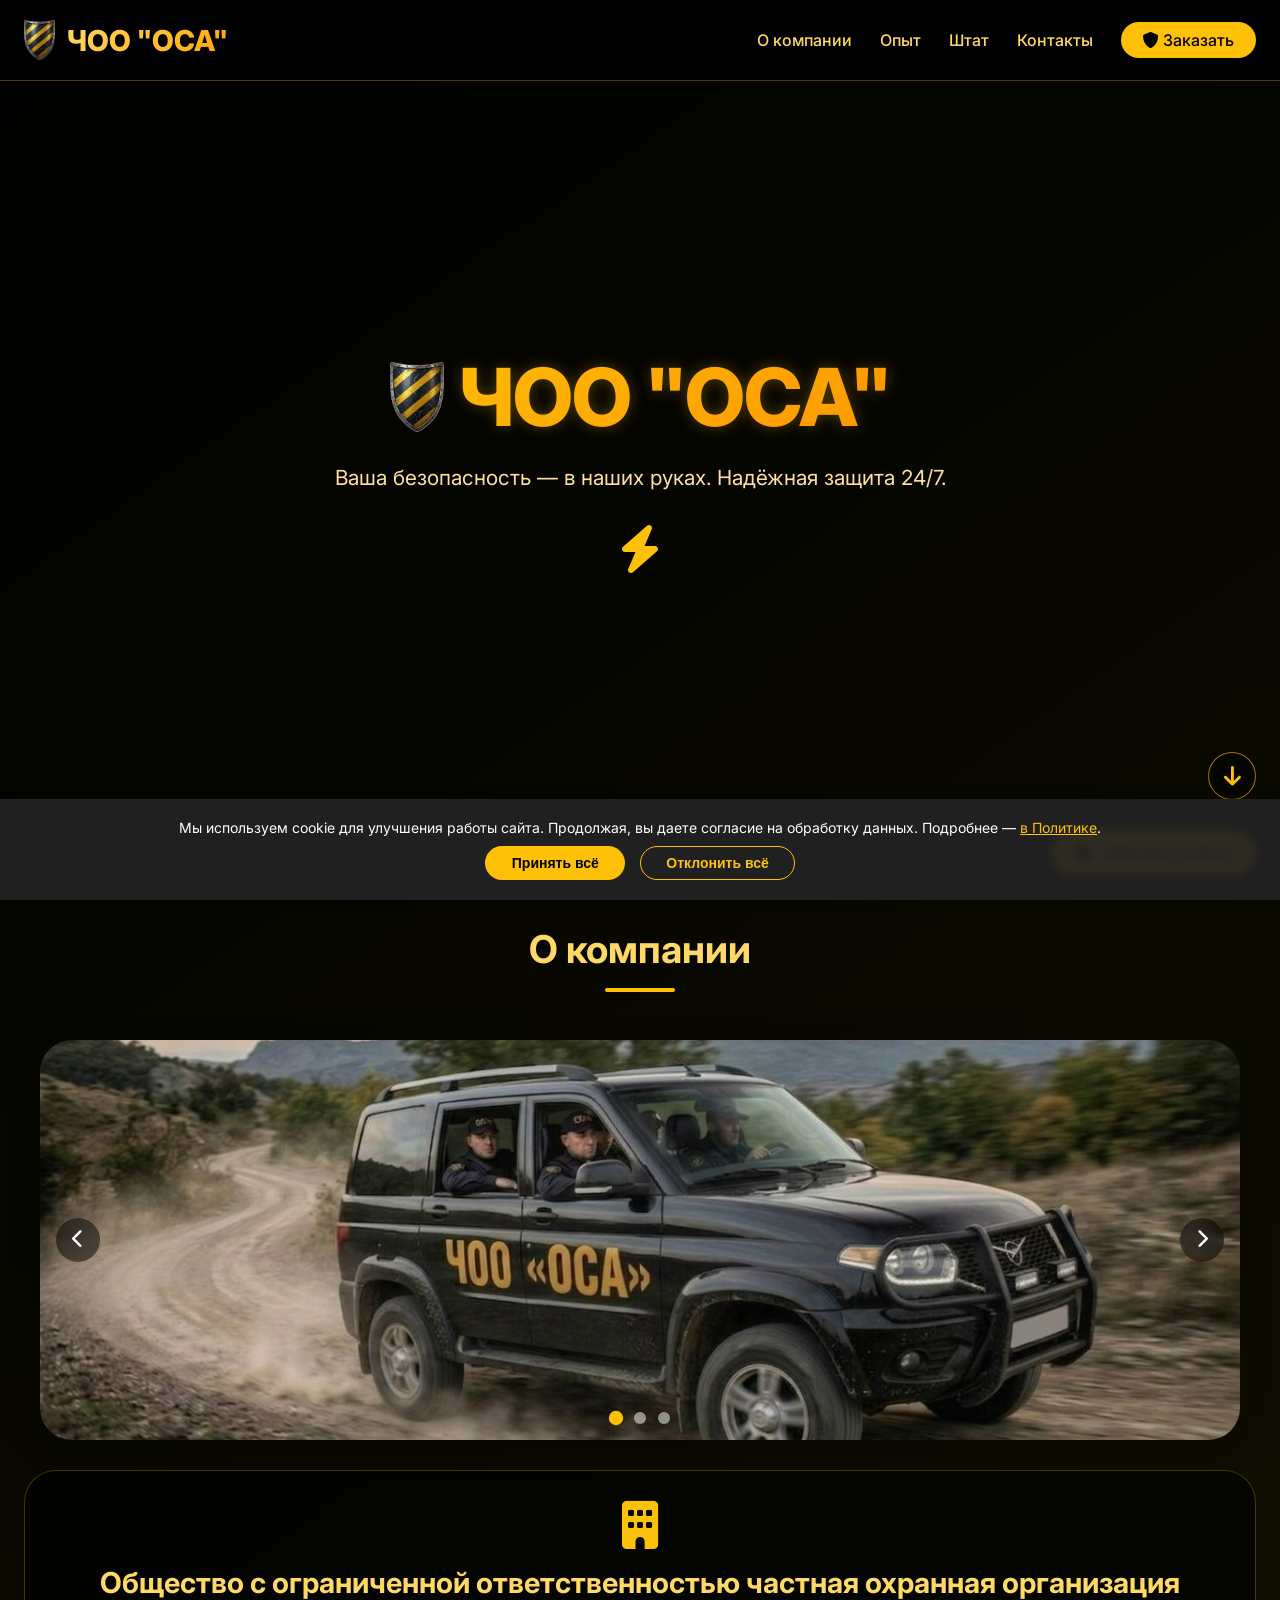
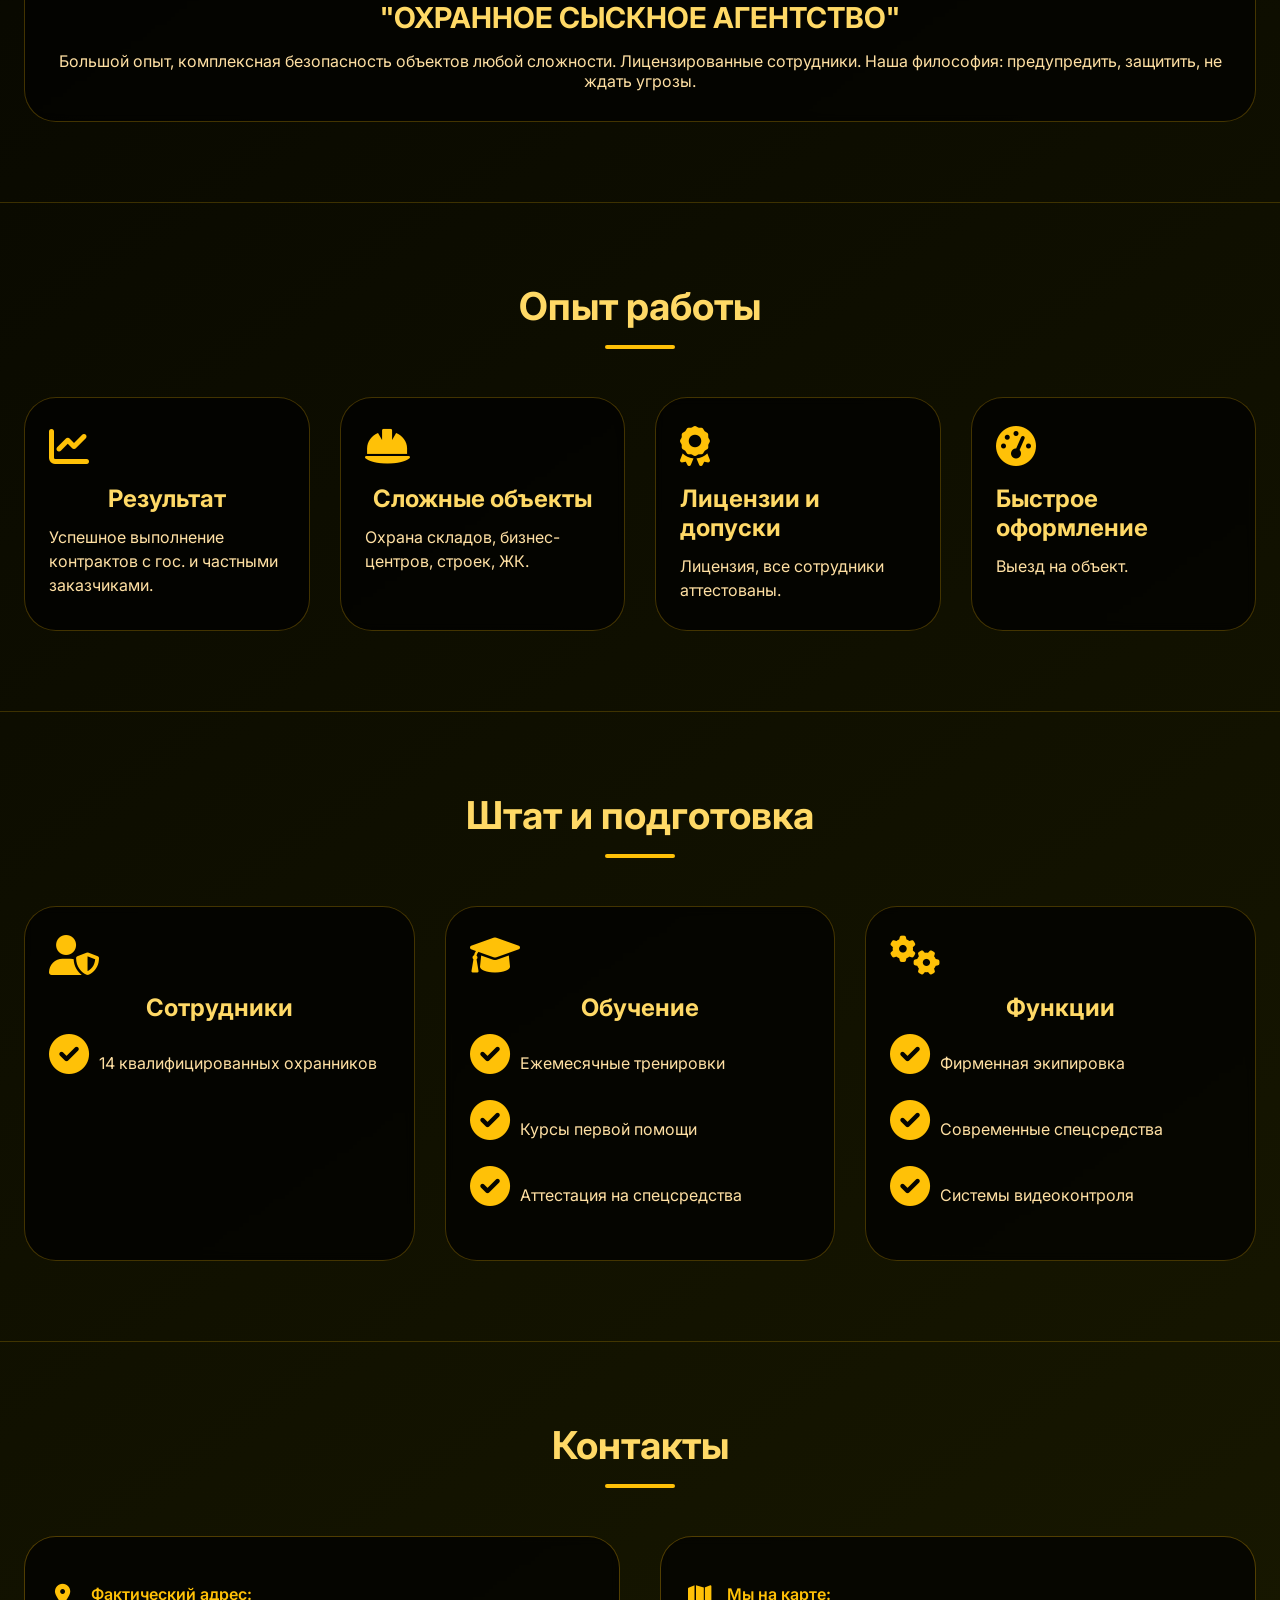
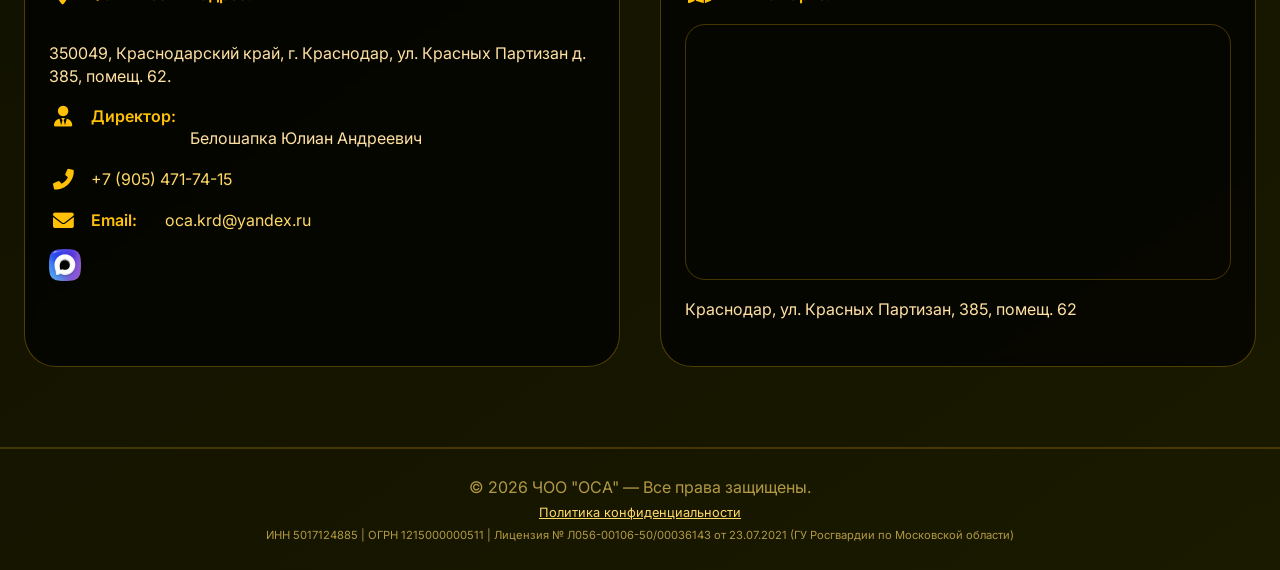
==== index.html @ be027877 "Add files via upload" ====
<!DOCTYPE html>
<html lang="ru">

<head>
    <meta charset="UTF-8">
    <meta name="viewport" content="width=device-width, initial-scale=1.0, viewport-fit=cover">
    <title>ЧОО "ОСА" | Безопасность и защита</title>
    <link rel="icon" type="image/png" href="img/logo1.png">
    <link href="https://fonts.googleapis.com/css2?family=Inter:wght@400;500;600;700;800&display=swap" rel="stylesheet">
    <link rel="stylesheet" href="https://cdnjs.cloudflare.com/ajax/libs/font-awesome/6.0.0-beta3/css/all.min.css">
    <link rel="stylesheet" href="style.css">
</head>

<body>
    <header class="header">
        <div class="container header-inner">
            <div class="burger" id="burgerMenu"><i class="fas fa-bars"></i></div>
            <a href="#hero" class="logo-link">
                <div class="logo"><img src="logo.png" alt="Логотип" class="logo-img"><span>ЧОО "ОСА"</span></div>
            </a>
            <div class="nav-links" id="navLinks">
                <a href="#about">О компании</a>
                <a href="#experience">Опыт</a>
                <a href="#staff">Штат</a>
                <a href="#contacts">Контакты</a>
                <a href="#order-page" class="btn-order" id="orderNavBtn"><i class="fas fa-shield-alt"></i> Заказать</a>
            </div>
        </div>
    </header>

    <main>
        <section id="hero" class="hero">
            <div class="hero-content">
                <h1><img src="logo.png" alt="Логотип" class="hero-logo"> ЧОО "ОСА"</h1>
                <p>Ваша безопасность — в наших руках. Надёжная защита 24/7.</p>
                <div class="hero-icon"><i class="fas fa-bolt"></i></div>
            </div>
        </section>

        <section id="about" class="section about-slider-section">
            <div class="container">
                <div class="section-title">О компании</div>
                <div id="companySlider"></div>
                <div class="company-text"><i class="fas fa-building"></i>
                    <h3>Общество с ограниченной ответственностью частная охранная организация "ОХРАННОЕ СЫСКНОЕ
                        АГЕНТСТВО"</h3>
                    <p>Большой опыт, комплексная безопасность объектов любой сложности. Лицензированные сотрудники. Наша
                        философия: предупредить, защитить, не ждать угрозы.</p>
                </div>
            </div>
        </section>

        <section id="experience" class="section">
            <div class="container">
                <div class="section-title">Опыт работы</div>
                <div class="grid-2">
                    <div class="card"><i class="fas fa-chart-line"></i>
                        <h3>Результат</h3>
                        <p>Успешное выполнение контрактов с гос. и частными заказчиками.</p>
                    </div>
                    <div class="card"><i class="fas fa-hard-hat"></i>
                        <h3>Сложные объекты</h3>
                        <p>Охрана складов, бизнес-центров, строек, ЖК.</p>
                    </div>
                    <div class="card"><i class="fas fa-award"></i>
                        <h3>Лицензии и допуски</h3>
                        <p>Лицензия, все сотрудники аттестованы.</p>
                    </div>
                    <div class="card"><i class="fas fa-tachometer-alt"></i>
                        <h3>Быстрое оформление</h3>
                        <p>Выезд на объект.</p>
                    </div>
                </div>
            </div>
        </section>

        <section id="staff" class="section">
            <div class="container">
                <div class="section-title">Штат и подготовка</div>
                <div class="grid-3">
                    <div class="card"><i class="fas fa-user-shield"></i>
                        <h3>Сотрудники</h3>
                        <ul class="staff-list">
                            <li><i class="fas fa-check-circle"></i> 14 квалифицированных охранников</li>
                        </ul>
                    </div>
                    <div class="card"><i class="fas fa-graduation-cap"></i>
                        <h3>Обучение</h3>
                        <ul class="staff-list">
                            <li><i class="fas fa-check-circle"></i> Ежемесячные тренировки</li>
                            <li><i class="fas fa-check-circle"></i> Курсы первой помощи</li>
                            <li><i class="fas fa-check-circle"></i> Аттестация на спецсредства</li>
                        </ul>
                    </div>
                    <div class="card"><i class="fas fa-cogs"></i>
                        <h3>Функции</h3>
                        <ul class="staff-list">
                            <li><i class="fas fa-check-circle"></i> Фирменная экипировка</li>
                            <li><i class="fas fa-check-circle"></i> Современные спецсредства</li>
                            <li><i class="fas fa-check-circle"></i> Системы видеоконтроля</li>
                        </ul>
                    </div>
                </div>
            </div>
        </section>

        <section id="contacts" class="section">
            <div class="container">
                <div class="section-title">Контакты</div>
                <div class="contacts-flex">
                    <div class="contacts-info">
                        <p><i class="fas fa-map-marker-alt"></i> <strong>Фактический адрес:</strong><br>350049,
                            Краснодарский край, г. Краснодар, ул. Красных Партизан д. 385, помещ. 62.</p>
                        <p><i class="fas fa-user-tie"></i> <strong>Директор:</strong><br>Белошапка Юлиан Андреевич</p>
                        <p><i class="fas fa-phone-alt"></i> <a href="tel:89054717415">+7 (905) 471-74-15</a></p>
                        <p><i class="fas fa-envelope"></i> <strong>Email:</strong><br><a
                                href="mailto:oca.krd@yandex.ru">oca.krd@yandex.ru</a></p>
                        <p><a href="https://web.max.ru/" target="_blank" class="icon-link"><img src="img/max.png"
                                    alt="Значок" class="small-icon"></a></p>
                    </div>
                    <div class="contacts-info">
                        <p><i class="fas fa-map"></i> <strong>Мы на карте:</strong></p>
                        <div class="map-container"><iframe
                                src="https://yandex.ru/map-widget/v1/?ll=38.950816%2C45.052462&z=18&pt=38.950816%2C45.052462&whatshere%5Bpoint%5D=38.950816%2C45.052462&whatshere%5Bzoom%5D=18&mode=whatshere"
                                width="100%" height="250" frameborder="0" allowfullscreen></iframe></div>
                        <p class="map-note">Краснодар, ул. Красных Партизан, 385, помещ. 62</p>
                    </div>
                </div>
            </div>
        </section>

        <button class="floating-btn" id="orderFloatBtn"><i class="fas fa-file-signature"></i> Заказать услугу</button>
    </main>
    <footer>
        <div class="container">
            <p>© 2026 ЧОО "ОСА" — Все права защищены.</p>
            <p style="font-size: 0.8rem; margin-top: 8px;"><a href="privacy.html" style="color:#FFD966;">Политика
                    конфиденциальности</a></p>
            <p style="font-size: 0.7rem; margin-top: 8px;">ИНН 5017124885 | ОГРН 1215000000511 | Лицензия №
                Л056-00106-50/00036143 от 23.07.2021 (ГУ Росгвардии по Московской области)</p>
        </div>
    </footer>
    <button id="scrollDownBtn" class="scroll-down-btn" aria-label="Прокрутить вниз"><i
            class="fas fa-arrow-down"></i></button>
    <script src="java.js"></script>
</body>

</html>
---- style.css ----
* {
    margin: 0;
    padding: 0;
    box-sizing: border-box;
}

body {
    font-family: 'Inter', sans-serif;
    background: linear-gradient(145deg, #000 0%, #1a1a00 100%);
    color: #FFD966;
    scroll-behavior: smooth;
}

img {
    max-width: 100%;
    height: auto;
}

::-webkit-scrollbar {
    width: 8px;
}

::-webkit-scrollbar-track {
    background: #1e1e00;
}

::-webkit-scrollbar-thumb {
    background: #FFC107;
    border-radius: 10px;
}

.container {
    max-width: 1280px;
    margin: 0 auto;
    padding: 0 24px;
}

.header {
    padding: 20px 0;
    border-bottom: 1px solid rgba(255, 193, 7, .3);
    background: rgba(0, 0, 0, .85);
    backdrop-filter: blur(8px);
    position: sticky;
    top: 0;
    z-index: 100;
}

.header-inner {
    display: flex;
    justify-content: space-between;
    align-items: center;
    gap: 20px;
    position: relative;
}

.burger {
    display: none;
    font-size: 1.8rem;
    cursor: pointer;
    color: #FFC107;
    order: 0;
}

.logo-link {
    text-decoration: none;
    color: inherit;
}

.logo {
    display: flex;
    align-items: center;
    gap: 12px;
}

.logo-img {
    height: 40px;
    width: auto;
}

.logo span {
    font-size: 1.8rem;
    font-weight: 800;
    background: linear-gradient(135deg, #FFD966, #FFA500);
    -webkit-background-clip: text;
    background-clip: text;
    color: transparent;
}

.nav-links {
    display: flex;
    gap: 28px;
    align-items: center;
    flex-wrap: wrap;
}

.nav-links a {
    color: #FFD966;
    text-decoration: none;
    font-weight: 500;
    transition: .2s;
}

.nav-links a:hover {
    color: #FFA500;
    text-shadow: 0 0 5px #ffb347;
}

.btn-order {
    background: #FFC107;
    color: #000 !important;
    padding: 8px 22px;
    border-radius: 40px;
    font-weight: 700;
}

.btn-order:hover {
    background: #FFA500;
    transform: scale(1.02);
}

.hero {
    min-height: 85vh;
    display: flex;
    align-items: center;
    justify-content: center;
    text-align: center;
}

.hero-content h1 {
    font-size: 5rem;
    font-weight: 800;
    display: flex;
    align-items: center;
    justify-content: center;
    gap: 15px;
    flex-wrap: wrap;
    background: linear-gradient(135deg, #FFC107, #FF8C00);
    -webkit-background-clip: text;
    background-clip: text;
    color: transparent;
    text-shadow: 0 0 15px rgba(255, 193, 7, .3);
    letter-spacing: -1px;
}

.hero-logo {
    height: 70px;
    width: auto;
}

.hero-content p {
    font-size: 1.3rem;
    margin-top: 20px;
    color: #FFE0A3;
    max-width: 700px;
    margin-left: auto;
    margin-right: auto;
}

.hero-icon {
    margin-top: 30px;
    font-size: 3rem;
    color: #FFC107;
    animation: float 3s ease-in-out infinite;
}

@keyframes float {
    0% {
        transform: translateY(0);
    }

    50% {
        transform: translateY(-12px);
    }

    100% {
        transform: translateY(0);
    }
}

.section {
    padding: 80px 0;
    border-bottom: 1px solid rgba(255, 193, 7, .2);
}

.section-title {
    text-align: center;
    font-size: 2.4rem;
    font-weight: 700;
    margin-bottom: 48px;
    color: #FFD966;
    position: relative;
}

.section-title:after {
    content: "";
    display: block;
    width: 70px;
    height: 4px;
    background: #FFC107;
    margin: 16px auto 0;
    border-radius: 4px;
}

.grid-2,
.grid-3 {
    display: grid;
    gap: 30px;
}

.grid-2 {
    grid-template-columns: repeat(auto-fit, minmax(280px, 1fr));
}

.grid-3 {
    grid-template-columns: repeat(auto-fit, minmax(260px, 1fr));
}

.card {
    background: rgba(0, 0, 0, .7);
    backdrop-filter: blur(4px);
    border: 1px solid rgba(255, 193, 7, .25);
    border-radius: 32px;
    padding: 28px 24px;
    transition: .25s;
}

.card:hover {
    border-color: #FFC107;
    transform: translateY(-5px);
    background: rgba(0, 0, 0, .85);
}

.card i {
    font-size: 2.5rem;
    color: #FFC107;
    margin-bottom: 18px;
}

.card h3 {
    font-size: 1.5rem;
    margin-bottom: 12px;
    display: flex;
    align-items: center;
    justify-content: center;
    gap: 10px;
    flex-wrap: wrap;
}

.about-logo {
    height: 40px;
    width: auto;
}

.card p,
.card li {
    color: #FFE0A3;
    line-height: 1.5;
}

.staff-list {
    list-style: none;
    margin-top: 12px;
}

.staff-list li {
    margin: 8px 0;
    display: flex;
    align-items: center;
    gap: 10px;
}

.contacts-flex {
    display: flex;
    flex-wrap: wrap;
    gap: 40px;
    justify-content: space-between;
    align-items: stretch;
}

.contacts-info {
    flex: 1;
    background: rgba(0, 0, 0, .7);
    backdrop-filter: blur(4px);
    border-radius: 32px;
    padding: 28px 24px;
    border: 1px solid rgba(255, 193, 7, .3);
    transition: .2s;
}

.contacts-info:hover {
    border-color: #FFC107;
    transform: translateY(-3px);
}

.contacts-info p {
    margin: 18px 0;
    display: flex;
    align-items: flex-start;
    gap: 14px;
    font-size: 1rem;
    line-height: 1.4;
    color: #FFE0A3;
    flex-wrap: wrap;
}

.contacts-info i {
    font-size: 1.3rem;
    color: #FFC107;
    min-width: 28px;
    text-align: center;
    margin-top: 2px;
}

.contacts-info a {
    color: #FFD966;
    text-decoration: none;
    transition: .2s;
    word-break: break-all;
}

.contacts-info a:hover {
    color: #FFA500;
    text-decoration: underline;
}

.contacts-info strong {
    color: #FFC107;
    font-weight: 600;
}

.map-container {
    margin-top: 12px;
    border-radius: 20px;
    overflow: hidden;
    border: 1px solid rgba(255, 193, 7, .25);
}

.map-note {
    font-size: .85rem;
    text-align: center;
    margin-top: 10px;
    color: #FFE0A3;
}

.floating-btn {
    position: fixed;
    bottom: 24px;
    right: 24px;
    background: #FFC107;
    color: #000;
    border: none;
    padding: 14px 26px;
    border-radius: 50px;
    font-weight: 700;
    font-size: 1rem;
    cursor: pointer;
    box-shadow: 0 5px 20px rgba(0, 0, 0, .3);
    z-index: 99;
    transition: .2s;
    display: flex;
    align-items: center;
    gap: 8px;
}

.floating-btn:hover {
    background: #FFA500;
    transform: scale(1.03);
}

footer {
    text-align: center;
    padding: 28px 0;
    color: #FFD966aa;
    border-top: 1px solid rgba(255, 193, 7, .2);
}

/* Горизонтальный слайдер */
.slider-horizontal {
    position: relative;
    width: 100%;
    max-width: 1200px;
    margin: 0 auto 30px;
    overflow: hidden;
    border-radius: 32px;
    box-shadow: 0 10px 30px rgba(0, 0, 0, 0.3);
}

.slider-track {
    display: flex;
    transition: transform 0.5s ease-in-out;
}

.slider-track .slide {
    flex: 0 0 100%;
    height: 400px;
    background-size: cover;
    background-position: center;
    background-repeat: no-repeat;
}

.slider-btn-prev,
.slider-btn-next {
    position: absolute;
    top: 50%;
    transform: translateY(-50%);
    background: rgba(0, 0, 0, 0.5);
    backdrop-filter: blur(4px);
    border: none;
    color: white;
    width: 44px;
    height: 44px;
    border-radius: 50%;
    cursor: pointer;
    z-index: 20;
    font-size: 1.2rem;
}

.slider-btn-prev {
    left: 16px;
}

.slider-btn-next {
    right: 16px;
}

.slider-btn-prev:hover,
.slider-btn-next:hover {
    background: #FFC107;
    color: #000;
}

.slider-dots {
    position: absolute;
    bottom: 16px;
    left: 0;
    width: 100%;
    display: flex;
    justify-content: center;
    gap: 12px;
    z-index: 20;
}

.slider-dots .dot {
    width: 12px;
    height: 12px;
    background: rgba(255, 255, 255, 0.5);
    border-radius: 50%;
    cursor: pointer;
    transition: 0.2s;
}

.slider-dots .dot.active {
    background: #FFC107;
    transform: scale(1.2);
}

.company-text {
    text-align: center;
    background: rgba(0, 0, 0, .6);
    backdrop-filter: blur(4px);
    border-radius: 32px;
    padding: 30px 20px;
    border: 1px solid rgba(255, 193, 7, .25);
    margin-top: 20px;
}

.company-text i {
    font-size: 3rem;
    color: #FFC107;
    margin-bottom: 16px;
}

.company-text h3 {
    font-size: 1.8rem;
    margin-bottom: 16px;
    color: #FFD966;
}

.company-text p {
    font-size: 1rem;
    color: #FFE0A3;
}

.small-icon {
    width: 32px;
    height: auto;
    transition: transform 0.2s ease;
}

.small-icon:hover {
    transform: scale(1.1);
}

.icon-link {
    display: inline-block;
    text-decoration: none;
}

.scroll-down-btn {
    position: fixed;
    bottom: 100px;
    right: 24px;
    width: 48px;
    height: 48px;
    background: rgba(0, 0, 0, 0.25);
    backdrop-filter: blur(4px);
    border: 1px solid rgba(255, 193, 7, 0.6);
    border-radius: 50%;
    color: #FFC107;
    cursor: pointer;
    z-index: 99;
    transition: 0.2s;
    display: flex;
    align-items: center;
    justify-content: center;
    font-size: 1.4rem;
}

.scroll-down-btn:hover {
    background: rgba(255, 193, 7, 0.8);
    color: #000;
    transform: scale(1.05);
}

@media (max-width: 768px) {
    .burger {
        display: block;
    }

    .nav-links {
        position: fixed;
        top: 80px;
        left: -100%;
        width: 70%;
        max-width: 260px;
        height: calc(100vh - 80px);
        background: rgba(10, 15, 42, 0.95);
        flex-direction: column;
        align-items: flex-start;
        gap: 20px;
        padding: 30px 20px;
        transition: left 0.3s ease;
        z-index: 1000;
        backdrop-filter: blur(12px);
        border-radius: 0 20px 20px 0;
    }

    .nav-links.active {
        left: 0;
    }

    .nav-links a {
        width: 100%;
        padding: 8px 0;
        border-bottom: 1px solid rgba(255, 193, 7, 0.2);
    }

    .btn-order {
        width: 100%;
        text-align: center;
        margin-top: 10px;
    }

    .hero-content h1 {
        font-size: 3rem;
    }

    .hero-logo {
        height: 50px;
    }

    .hero-content p {
        font-size: 1rem;
    }

    .section-title {
        font-size: 1.8rem;
    }

    .slider-track .slide {
        height: 250px;
    }

    .slider-btn-prev,
    .slider-btn-next {
        width: 32px;
        height: 32px;
        font-size: 0.9rem;
    }

    .company-text h3 {
        font-size: 1.4rem;
    }

    .contacts-flex {
        flex-direction: column;
    }

    .floating-btn {
        padding: 10px 20px;
        font-size: 0.9rem;
        right: 16px;
        bottom: 16px;
    }

    .scroll-down-btn {
        bottom: 90px;
        right: 16px;
        width: 40px;
        height: 40px;
        font-size: 1.2rem;
    }
}

@media (max-width: 480px) {
    .container {
        padding: 0 16px;
    }

    .hero-content h1 {
        font-size: 2rem;
    }

    .hero-logo {
        height: 35px;
    }

    .hero-content p {
        font-size: 0.9rem;
    }

    .logo-img {
        height: 30px;
    }

    .logo span {
        font-size: 1.4rem;
    }

    .section-title {
        font-size: 1.5rem;
    }

    .card h3 {
        font-size: 1.2rem;
    }

    .about-logo {
        height: 30px;
    }

    .slider-track .slide {
        height: 180px;
    }

    .company-text h3 {
        font-size: 1.2rem;
    }
}

/* Cookie баннер – улучшенная видимость, кнопки одинакового размера */
#cookieConsentBanner {
    background: rgba(34, 34, 34, 0.95) !important;
    backdrop-filter: blur(4px);
    padding: 20px !important;
    font-size: 14px;
}

#cookieConsentBanner button {
    min-width: 140px;
    padding: 10px 20px;
    font-size: 14px;
    font-weight: 600;
    cursor: pointer;
    transition: all 0.2s;
}

#cookieAcceptBtn {
    background: #FFC107;
    color: #000;
    border: none;
}

#cookieAcceptBtn:hover {
    background: #e5b800;
    transform: scale(1.02);
}

#cookieRejectBtn {
    background: transparent;
    color: #FFC107;
    border: 1px solid #FFC107;
}

#cookieRejectBtn:hover {
    background: rgba(255, 193, 7, 0.1);
}

/* Cookie баннер – улучшенная видимость */
#cookieConsentBanner {
    background: rgba(34, 34, 34, 0.95) !important;
    backdrop-filter: blur(4px);
    padding: 20px !important;
    font-size: 14px;
}

#cookieConsentBanner button {
    min-width: 140px;
    padding: 10px 20px;
    font-size: 14px;
    font-weight: 600;
    cursor: pointer;
    transition: all 0.2s;
}

#cookieAcceptBtn {
    background: #FFC107;
    color: #000;
    border: none;
}

#cookieAcceptBtn:hover {
    background: #e5b800;
}

#cookieRejectBtn {
    background: transparent;
    color: #FFC107;
    border: 1px solid #FFC107;
}

#cookieRejectBtn:hover {
    background: rgba(255, 193, 7, 0.1);
}
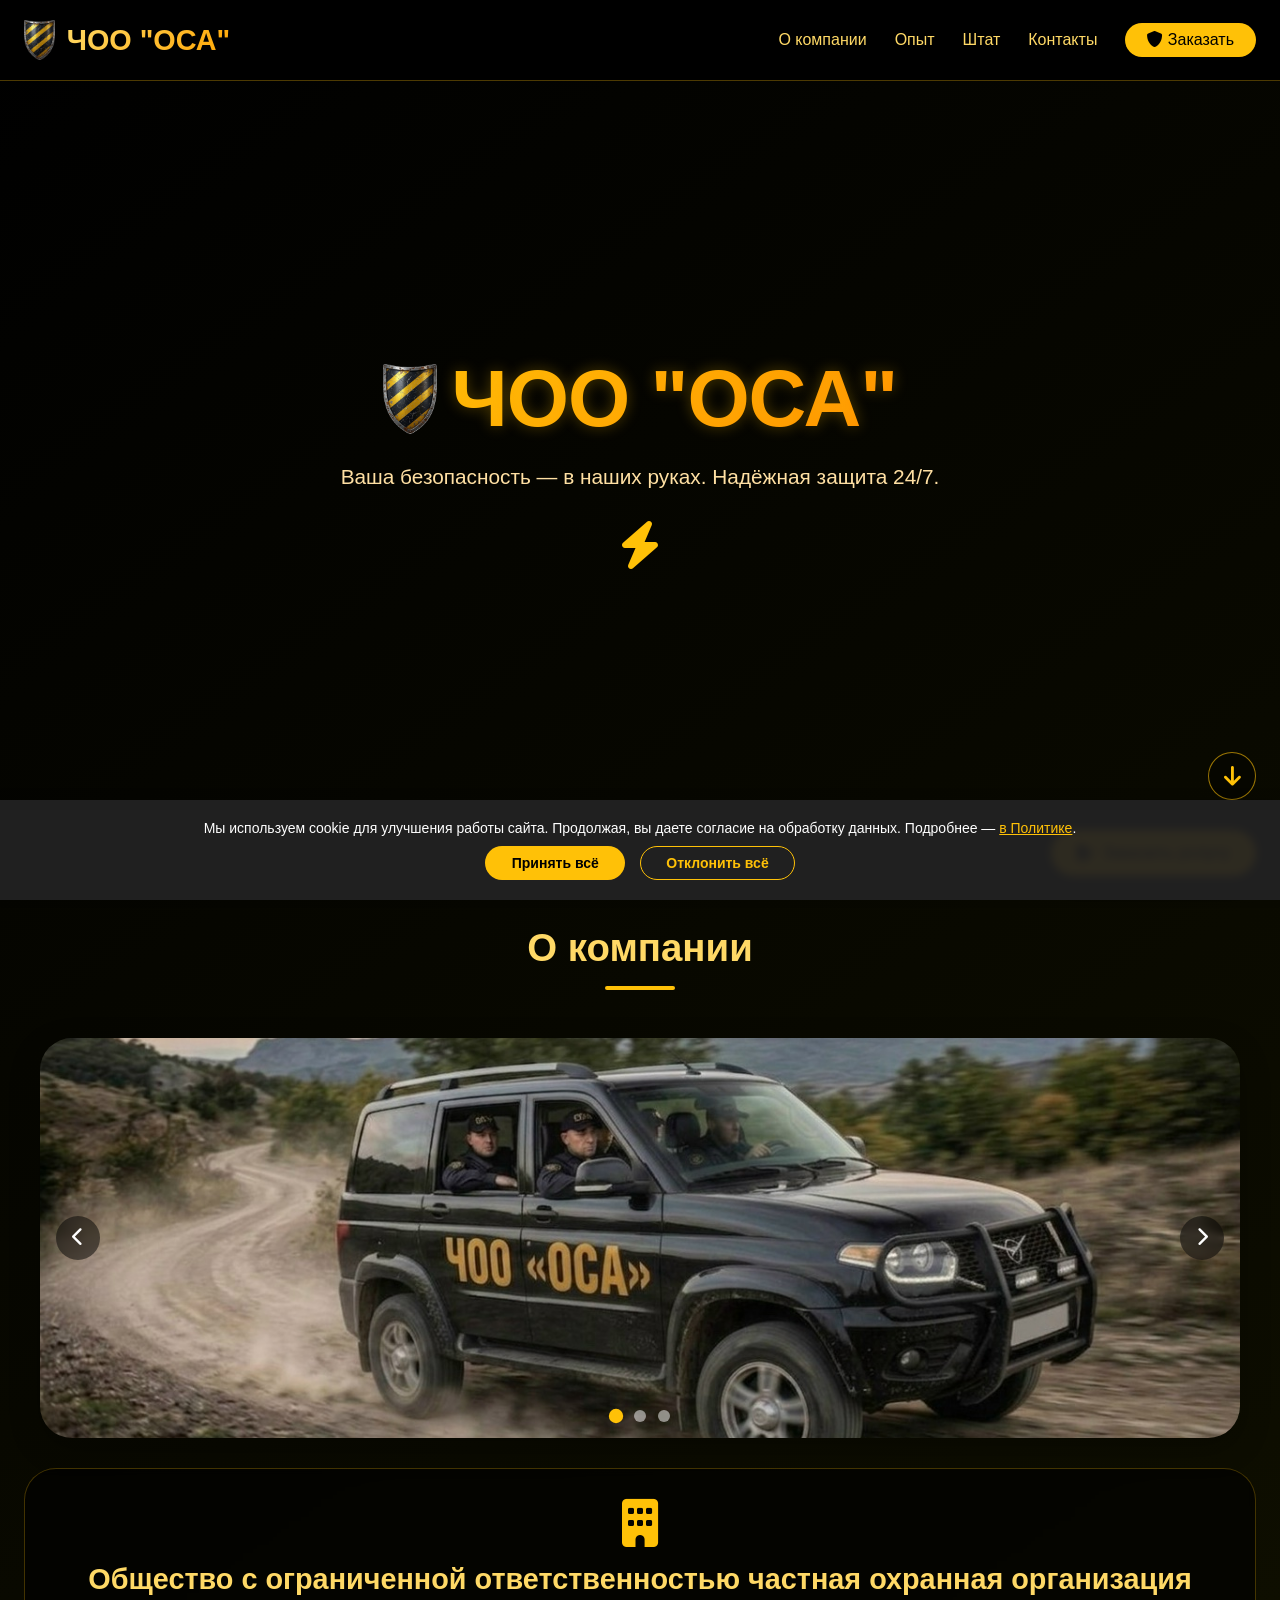
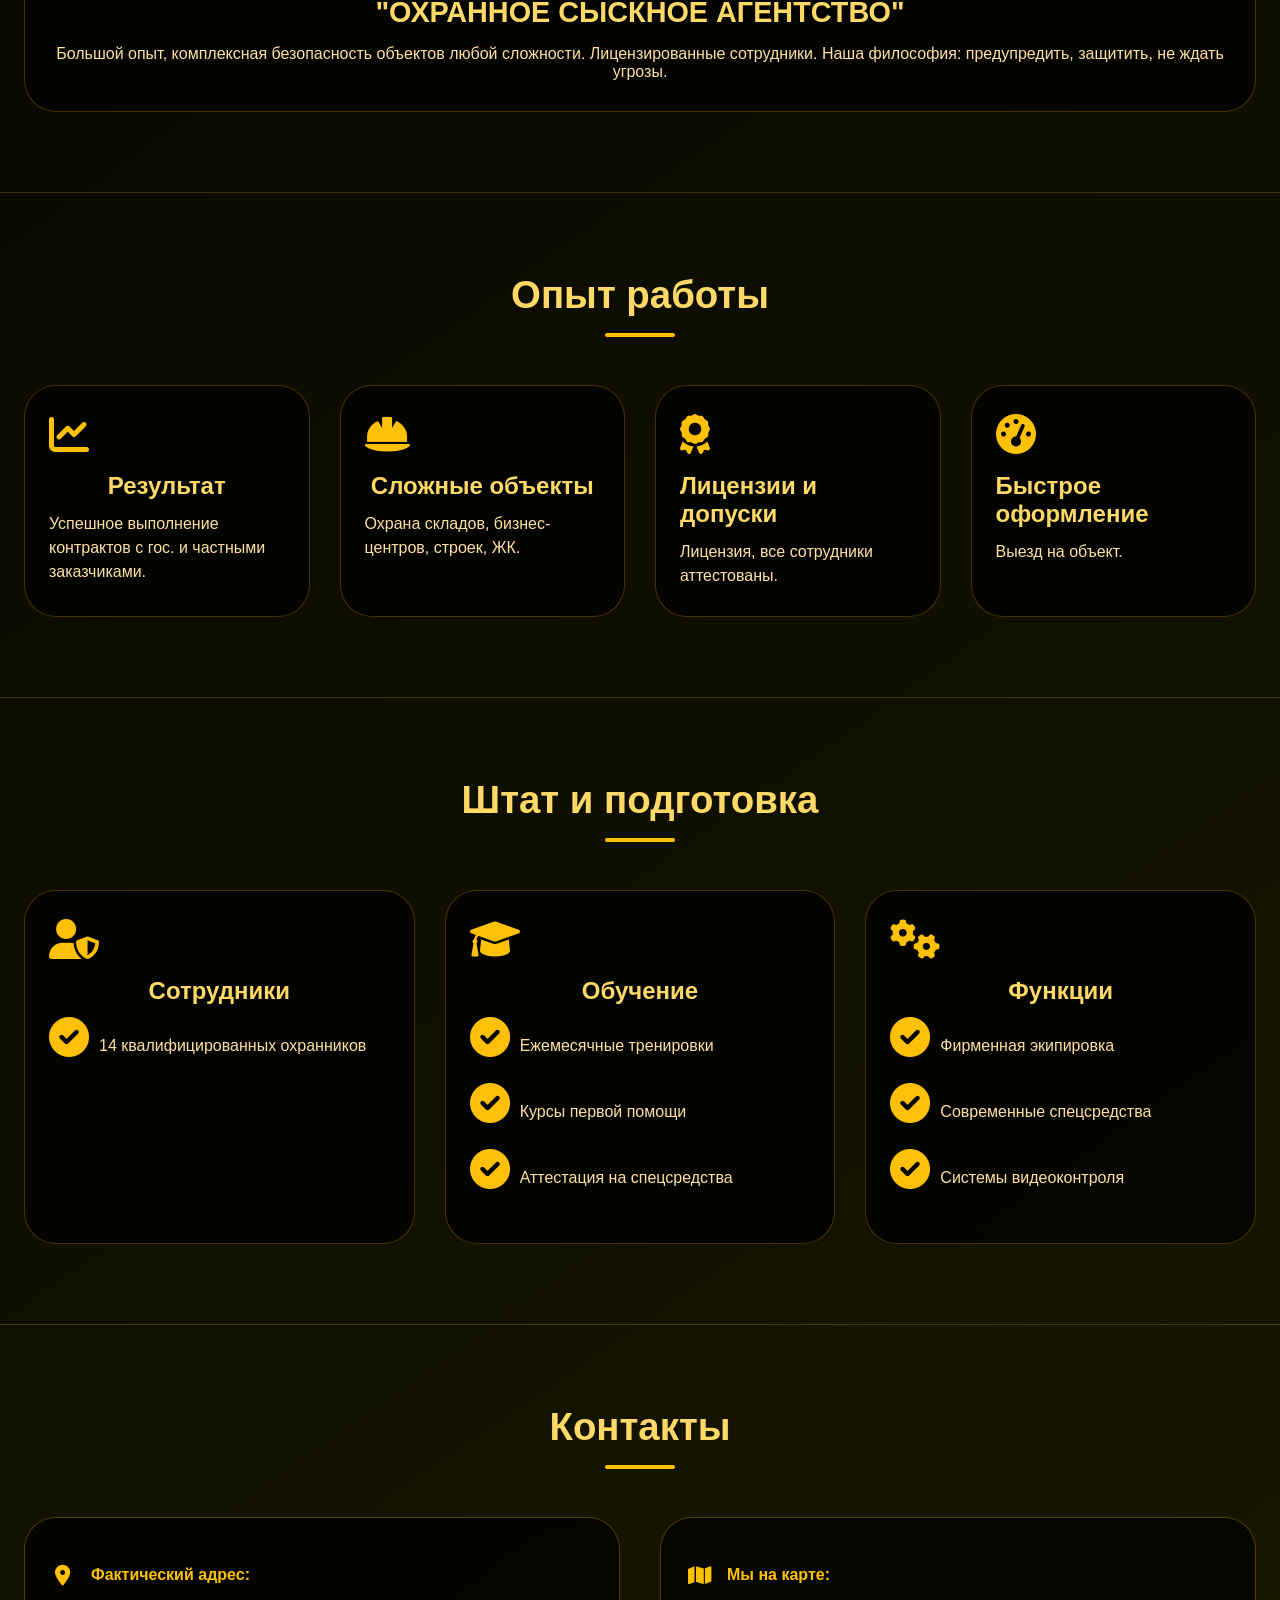
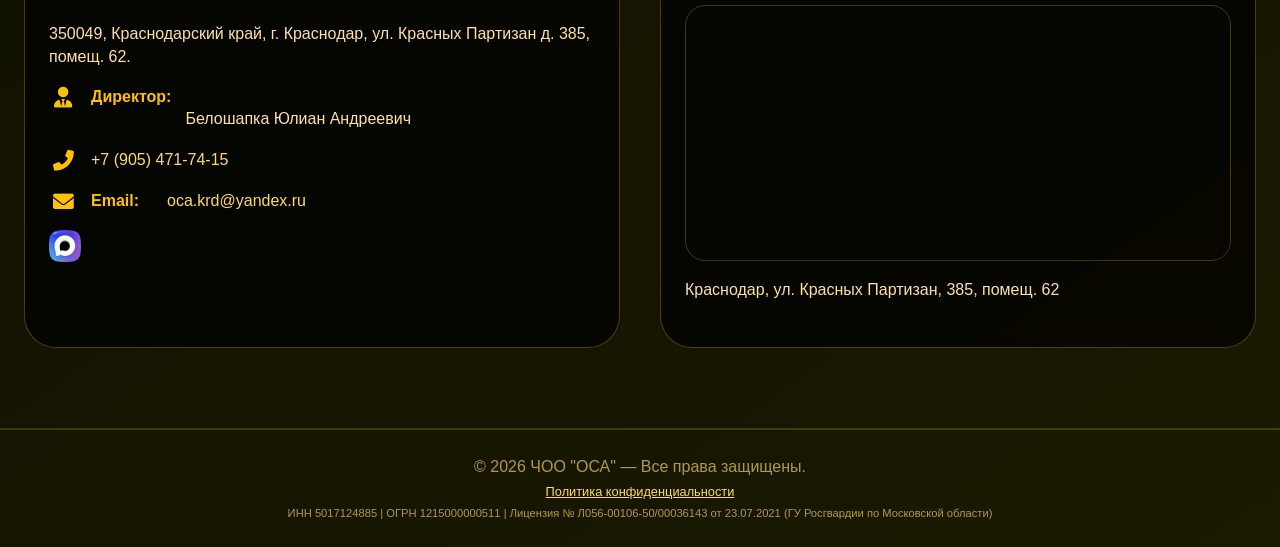
==== commit e2ba6205: "Add files via upload" ====
--- a/index.html
+++ b/index.html
@@ -6,7 +6,6 @@
     <meta name="viewport" content="width=device-width, initial-scale=1.0, viewport-fit=cover">
     <title>ЧОО "ОСА" | Безопасность и защита</title>
     <link rel="icon" type="image/png" href="img/logo1.png">
-    <link href="https://fonts.googleapis.com/css2?family=Inter:wght@400;500;600;700;800&display=swap" rel="stylesheet">
     <link rel="stylesheet" href="https://cdnjs.cloudflare.com/ajax/libs/font-awesome/6.0.0-beta3/css/all.min.css">
     <link rel="stylesheet" href="style.css">
 </head>
--- a/style.css
+++ b/style.css
@@ -5,7 +5,8 @@
 }
 
 body {
-    font-family: 'Inter', sans-serif;
+    /* Системные шрифты: высокая скорость, отсутствие внешних запросов, полное юридическое соответствие */
+    font-family: -apple-system, BlinkMacSystemFont, 'Segoe UI', Roboto, 'Helvetica Neue', Arial, sans-serif;
     background: linear-gradient(145deg, #000 0%, #1a1a00 100%);
     color: #FFD966;
     scroll-behavior: smooth;
@@ -658,7 +659,7 @@
     }
 }
 
-/* Cookie баннер – улучшенная видимость, кнопки одинакового размера */
+/* Cookie баннер */
 #cookieConsentBanner {
     background: rgba(34, 34, 34, 0.95) !important;
     backdrop-filter: blur(4px);
@@ -694,41 +695,4 @@
 
 #cookieRejectBtn:hover {
     background: rgba(255, 193, 7, 0.1);
-}
-
-/* Cookie баннер – улучшенная видимость */
-#cookieConsentBanner {
-    background: rgba(34, 34, 34, 0.95) !important;
-    backdrop-filter: blur(4px);
-    padding: 20px !important;
-    font-size: 14px;
-}
-
-#cookieConsentBanner button {
-    min-width: 140px;
-    padding: 10px 20px;
-    font-size: 14px;
-    font-weight: 600;
-    cursor: pointer;
-    transition: all 0.2s;
-}
-
-#cookieAcceptBtn {
-    background: #FFC107;
-    color: #000;
-    border: none;
-}
-
-#cookieAcceptBtn:hover {
-    background: #e5b800;
-}
-
-#cookieRejectBtn {
-    background: transparent;
-    color: #FFC107;
-    border: 1px solid #FFC107;
-}
-
-#cookieRejectBtn:hover {
-    background: rgba(255, 193, 7, 0.1);
 }
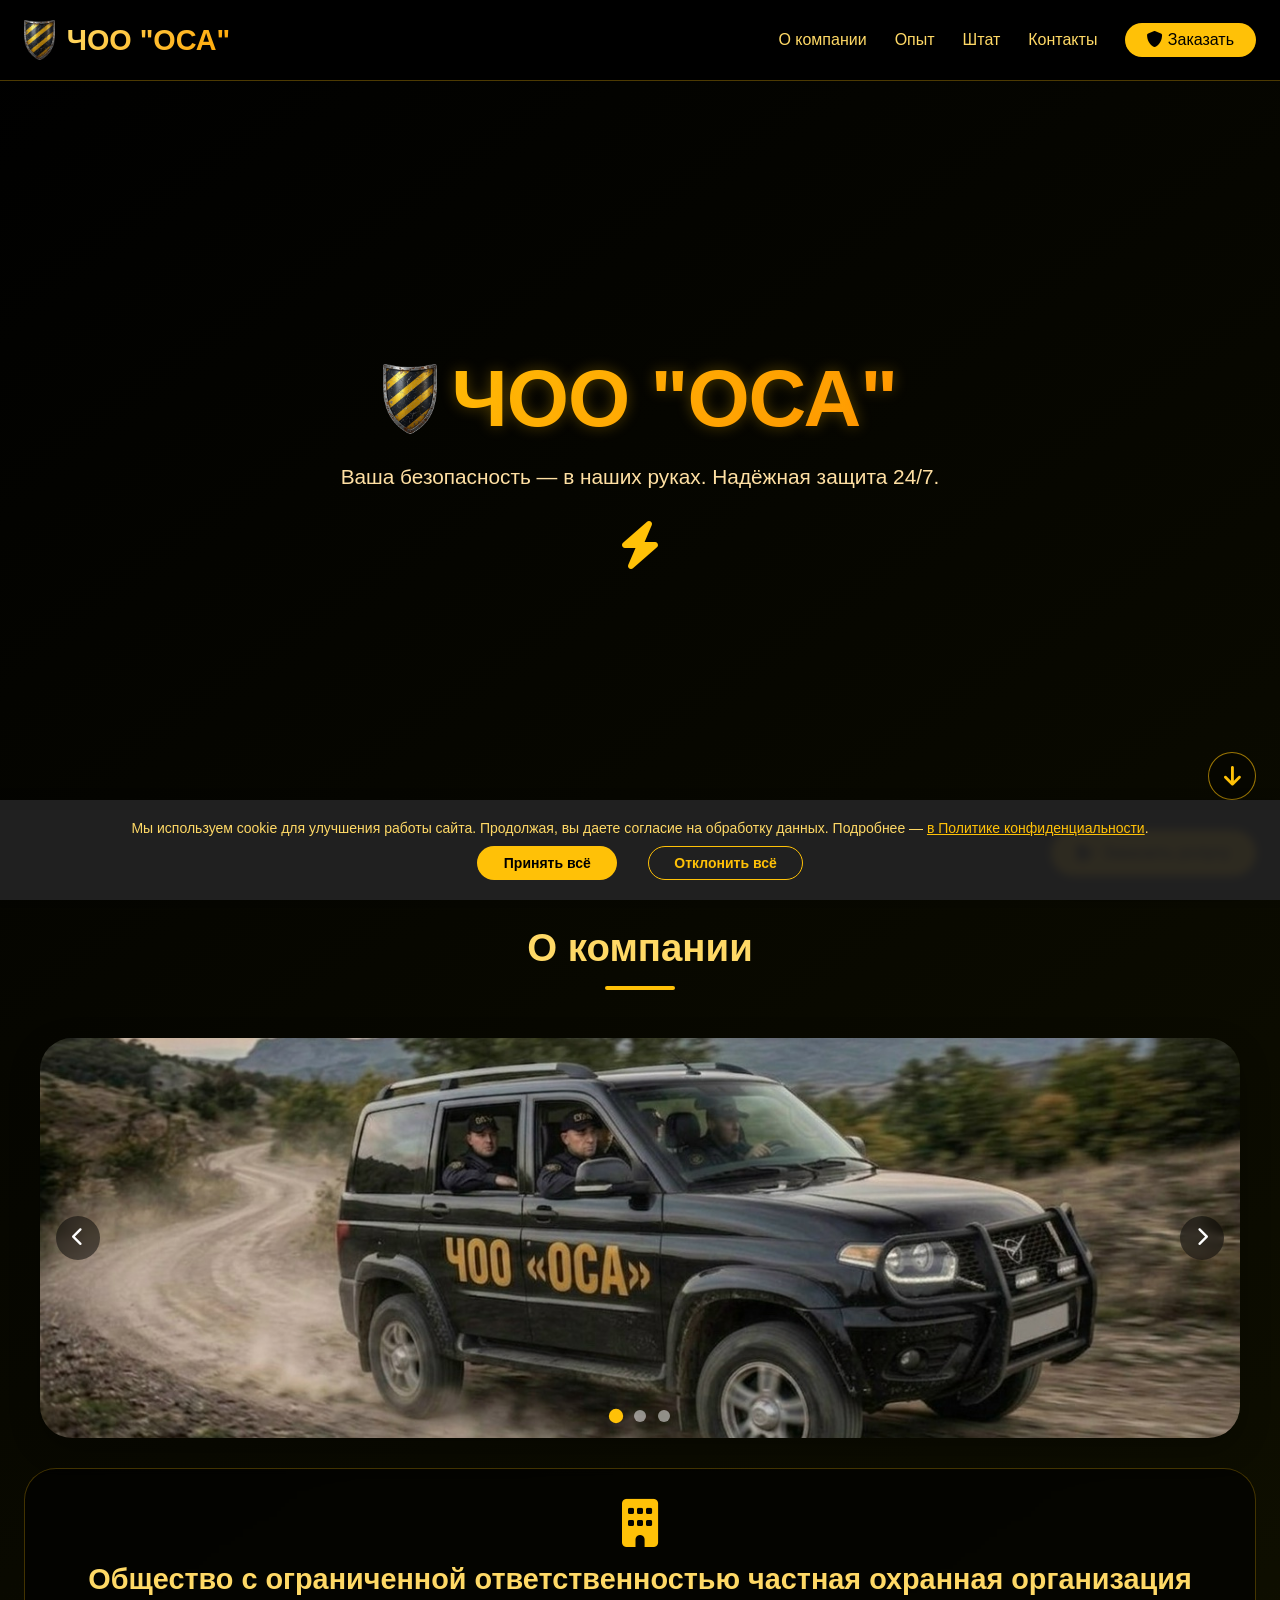
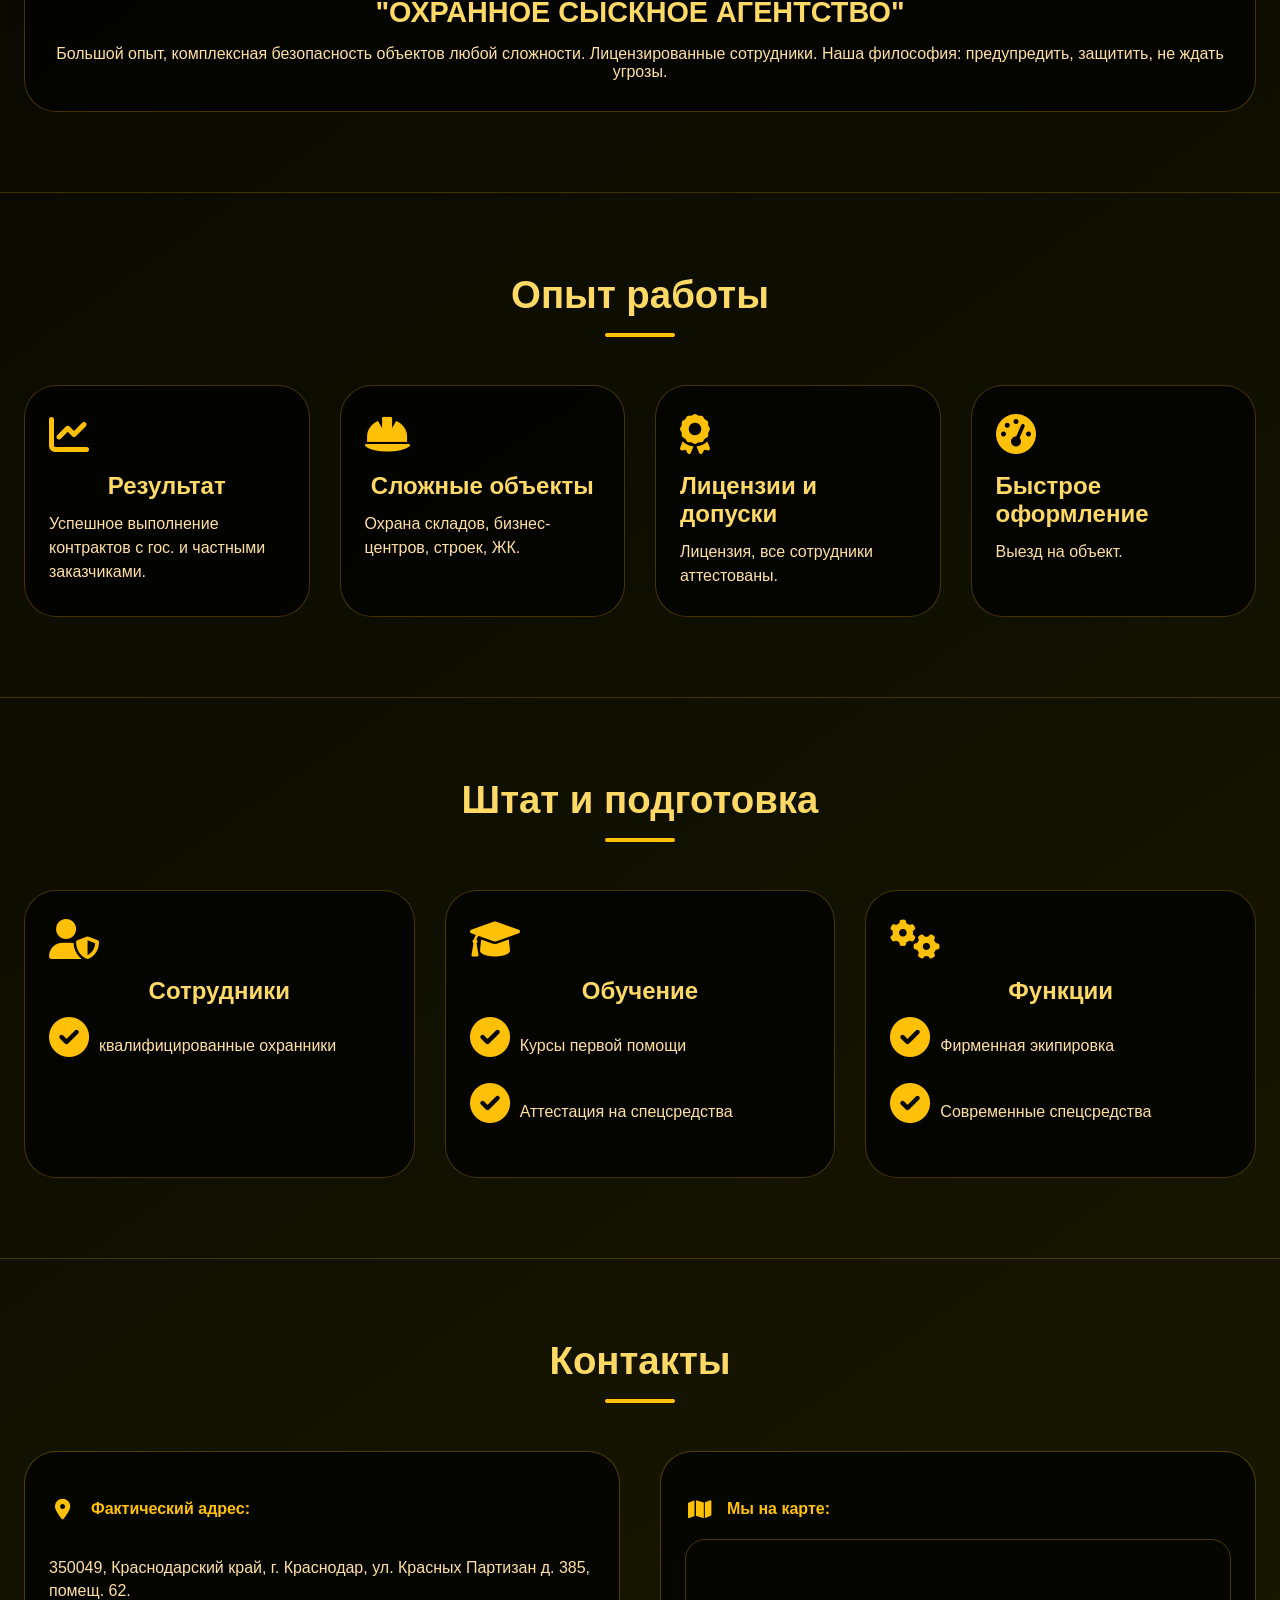
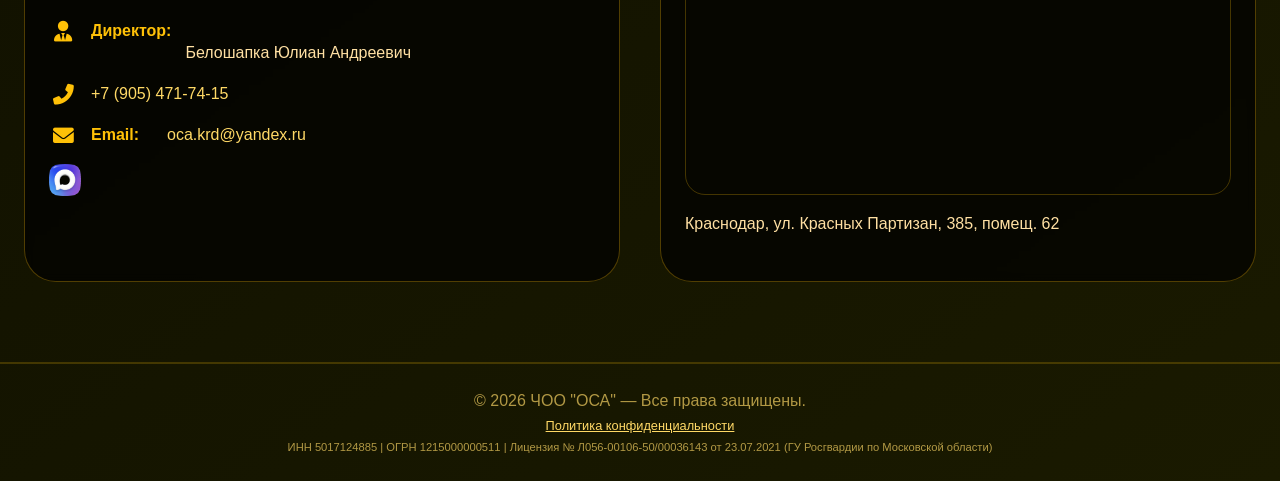
==== commit 91cf9d10: "Update index.html" ====
--- a/index.html
+++ b/index.html
@@ -80,13 +80,12 @@
                     <div class="card"><i class="fas fa-user-shield"></i>
                         <h3>Сотрудники</h3>
                         <ul class="staff-list">
-                            <li><i class="fas fa-check-circle"></i> 14 квалифицированных охранников</li>
+                            <li><i class="fas fa-check-circle"></i>  квалифицированные охранники</li>
                         </ul>
                     </div>
                     <div class="card"><i class="fas fa-graduation-cap"></i>
                         <h3>Обучение</h3>
                         <ul class="staff-list">
-                            <li><i class="fas fa-check-circle"></i> Ежемесячные тренировки</li>
                             <li><i class="fas fa-check-circle"></i> Курсы первой помощи</li>
                             <li><i class="fas fa-check-circle"></i> Аттестация на спецсредства</li>
                         </ul>
@@ -96,7 +95,7 @@
                         <ul class="staff-list">
                             <li><i class="fas fa-check-circle"></i> Фирменная экипировка</li>
                             <li><i class="fas fa-check-circle"></i> Современные спецсредства</li>
-                            <li><i class="fas fa-check-circle"></i> Системы видеоконтроля</li>
+                            
                         </ul>
                     </div>
                 </div>
@@ -144,4 +143,4 @@
     <script src="java.js"></script>
 </body>
 
-</html>+</html>
--- a/style.css
+++ b/style.css
@@ -5,7 +5,6 @@
 }
 
 body {
-    /* Системные шрифты: высокая скорость, отсутствие внешних запросов, полное юридическое соответствие */
     font-family: -apple-system, BlinkMacSystemFont, 'Segoe UI', Roboto, 'Helvetica Neue', Arial, sans-serif;
     background: linear-gradient(145deg, #000 0%, #1a1a00 100%);
     color: #FFD966;
@@ -36,6 +35,7 @@
     padding: 0 24px;
 }
 
+/* ===== Хедер ===== */
 .header {
     padding: 20px 0;
     border-bottom: 1px solid rgba(255, 193, 7, .3);
@@ -119,6 +119,7 @@
     transform: scale(1.02);
 }
 
+/* ===== Герой ===== */
 .hero {
     min-height: 85vh;
     display: flex;
@@ -178,6 +179,7 @@
     }
 }
 
+/* ===== Общие секции ===== */
 .section {
     padding: 80px 0;
     border-bottom: 1px solid rgba(255, 193, 7, .2);
@@ -375,7 +377,7 @@
     border-top: 1px solid rgba(255, 193, 7, .2);
 }
 
-/* Горизонтальный слайдер */
+/* ===== Слайдер ===== */
 .slider-horizontal {
     position: relative;
     width: 100%;
@@ -523,6 +525,53 @@
     transform: scale(1.05);
 }
 
+/* ===== Cookie баннер ===== */
+#cookieConsentBanner {
+    position: fixed;
+    bottom: 0;
+    left: 0;
+    width: 100%;
+    background: rgba(34, 34, 34, 0.95);
+    backdrop-filter: blur(4px);
+    padding: 20px;
+    text-align: center;
+    z-index: 9999;
+    box-shadow: 0 -2px 10px rgba(0, 0, 0, 0.2);
+}
+
+#cookieConsentBanner button {
+    min-width: 140px;
+    padding: 10px 20px;
+    margin: 0 8px;
+    border-radius: 30px;
+    font-weight: bold;
+    font-size: 14px;
+    cursor: pointer;
+    transition: all 0.2s;
+}
+
+#cookieAcceptBtn {
+    background: #FFC107;
+    color: #000;
+    border: none;
+}
+
+#cookieAcceptBtn:hover {
+    background: #e5b800;
+    transform: scale(1.02);
+}
+
+#cookieRejectBtn {
+    background: transparent;
+    color: #FFC107;
+    border: 1px solid #FFC107;
+}
+
+#cookieRejectBtn:hover {
+    background: rgba(255, 193, 7, 0.1);
+}
+
+/* ===== Адаптивность ===== */
 @media (max-width: 768px) {
     .burger {
         display: block;
@@ -657,42 +706,4 @@
     .company-text h3 {
         font-size: 1.2rem;
     }
-}
-
-/* Cookie баннер */
-#cookieConsentBanner {
-    background: rgba(34, 34, 34, 0.95) !important;
-    backdrop-filter: blur(4px);
-    padding: 20px !important;
-    font-size: 14px;
-}
-
-#cookieConsentBanner button {
-    min-width: 140px;
-    padding: 10px 20px;
-    font-size: 14px;
-    font-weight: 600;
-    cursor: pointer;
-    transition: all 0.2s;
-}
-
-#cookieAcceptBtn {
-    background: #FFC107;
-    color: #000;
-    border: none;
-}
-
-#cookieAcceptBtn:hover {
-    background: #e5b800;
-    transform: scale(1.02);
-}
-
-#cookieRejectBtn {
-    background: transparent;
-    color: #FFC107;
-    border: 1px solid #FFC107;
-}
-
-#cookieRejectBtn:hover {
-    background: rgba(255, 193, 7, 0.1);
 }
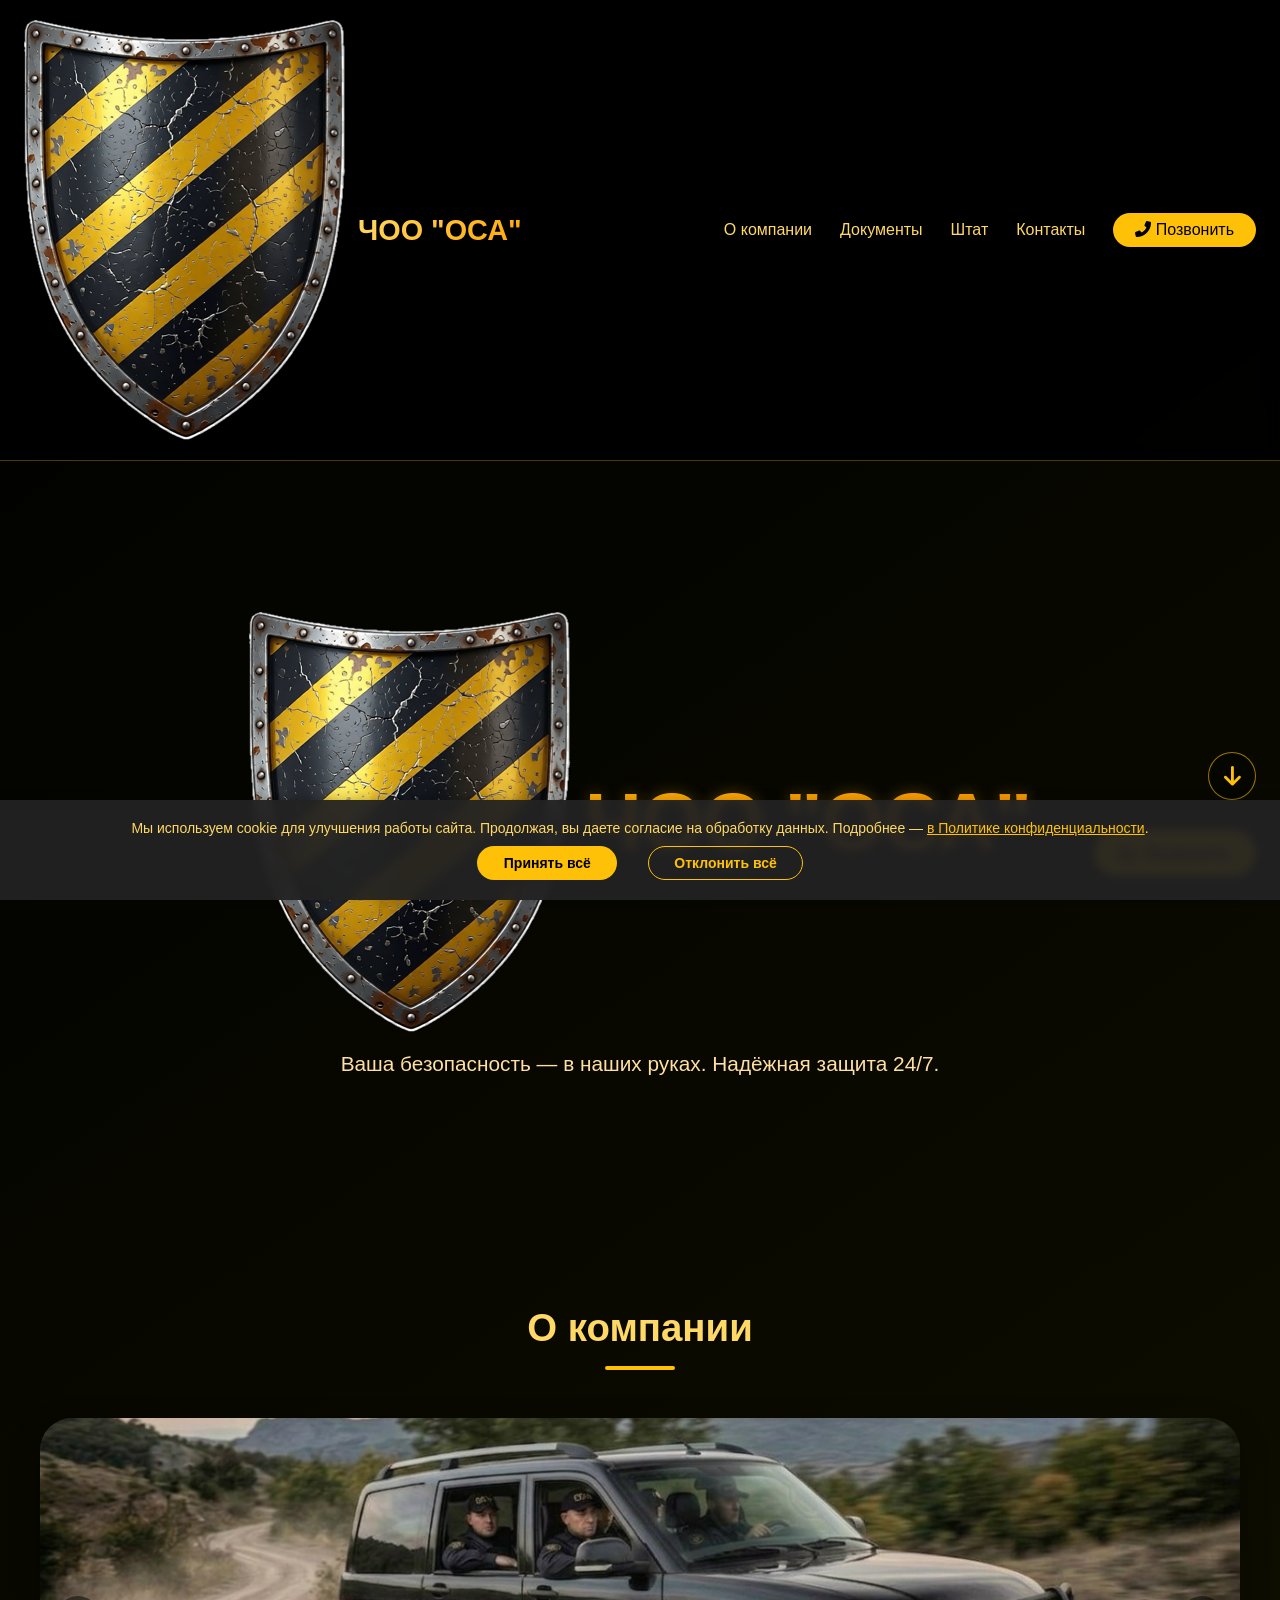
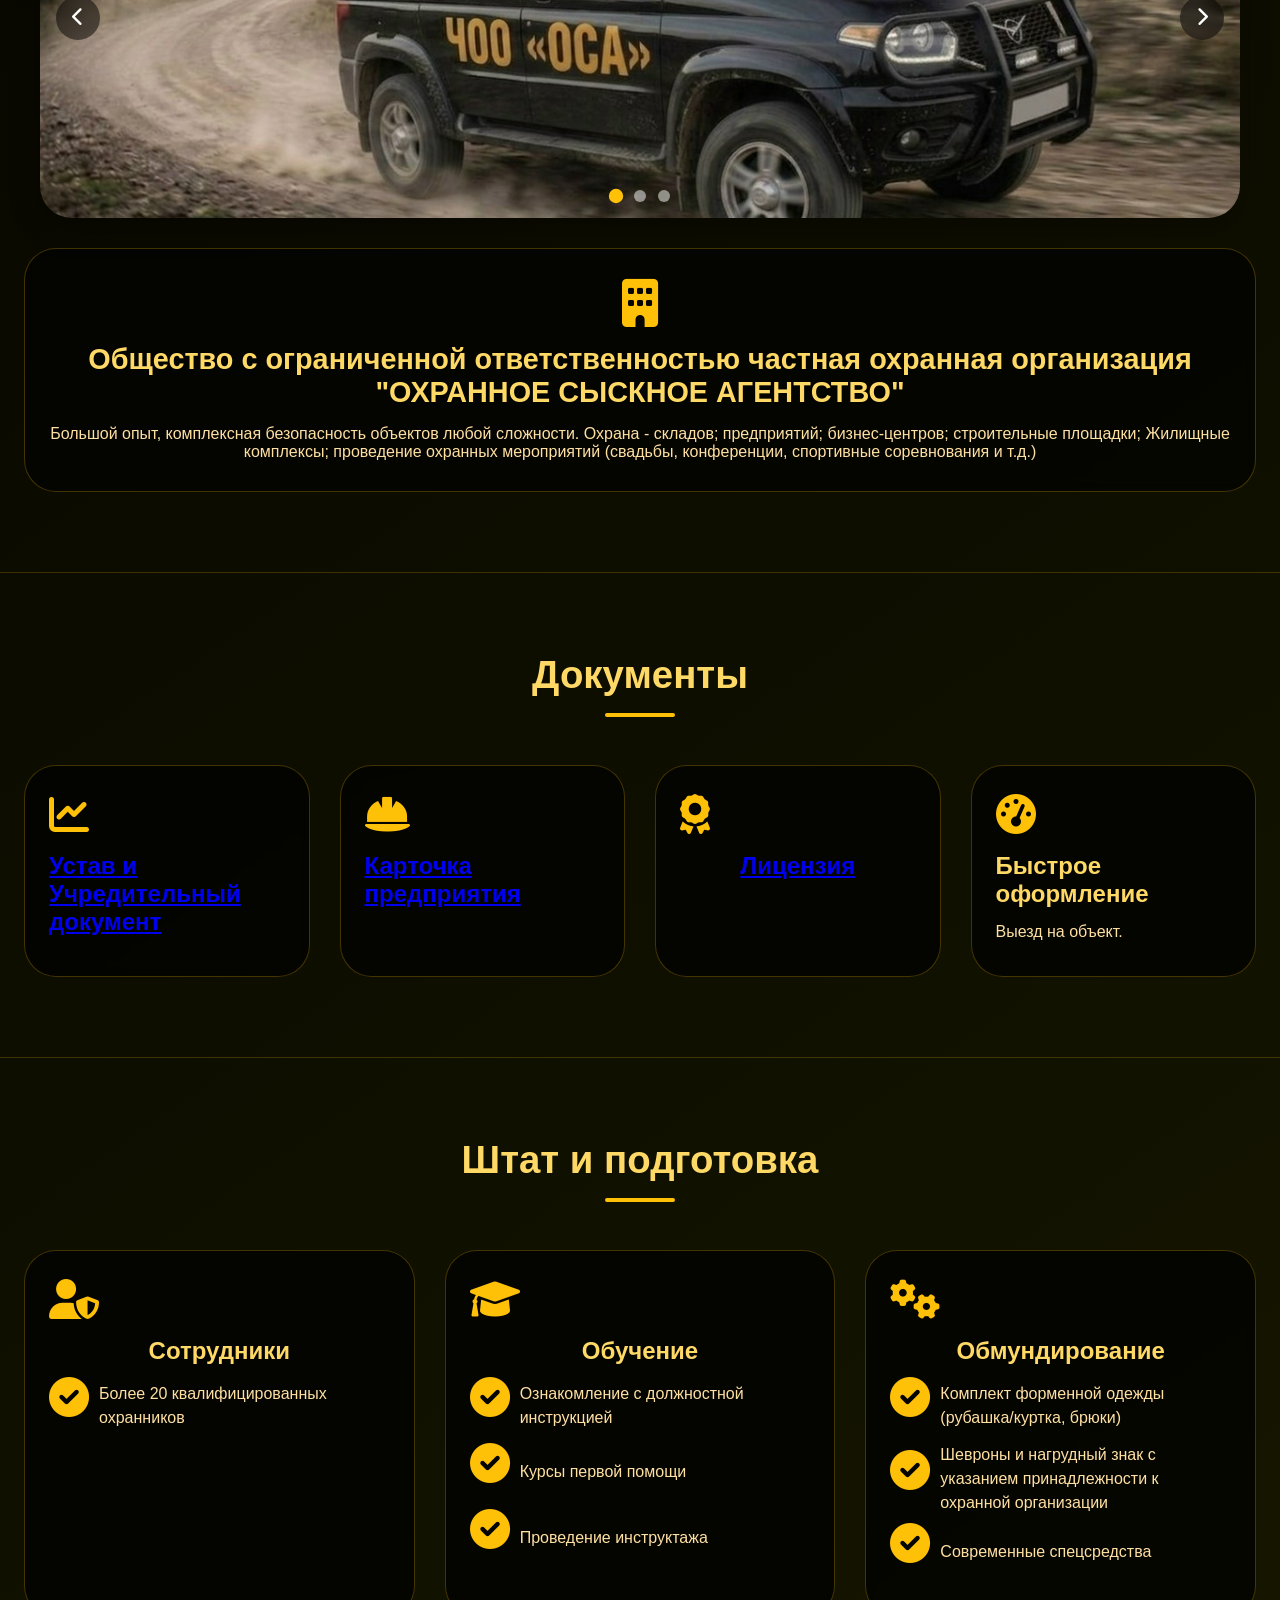
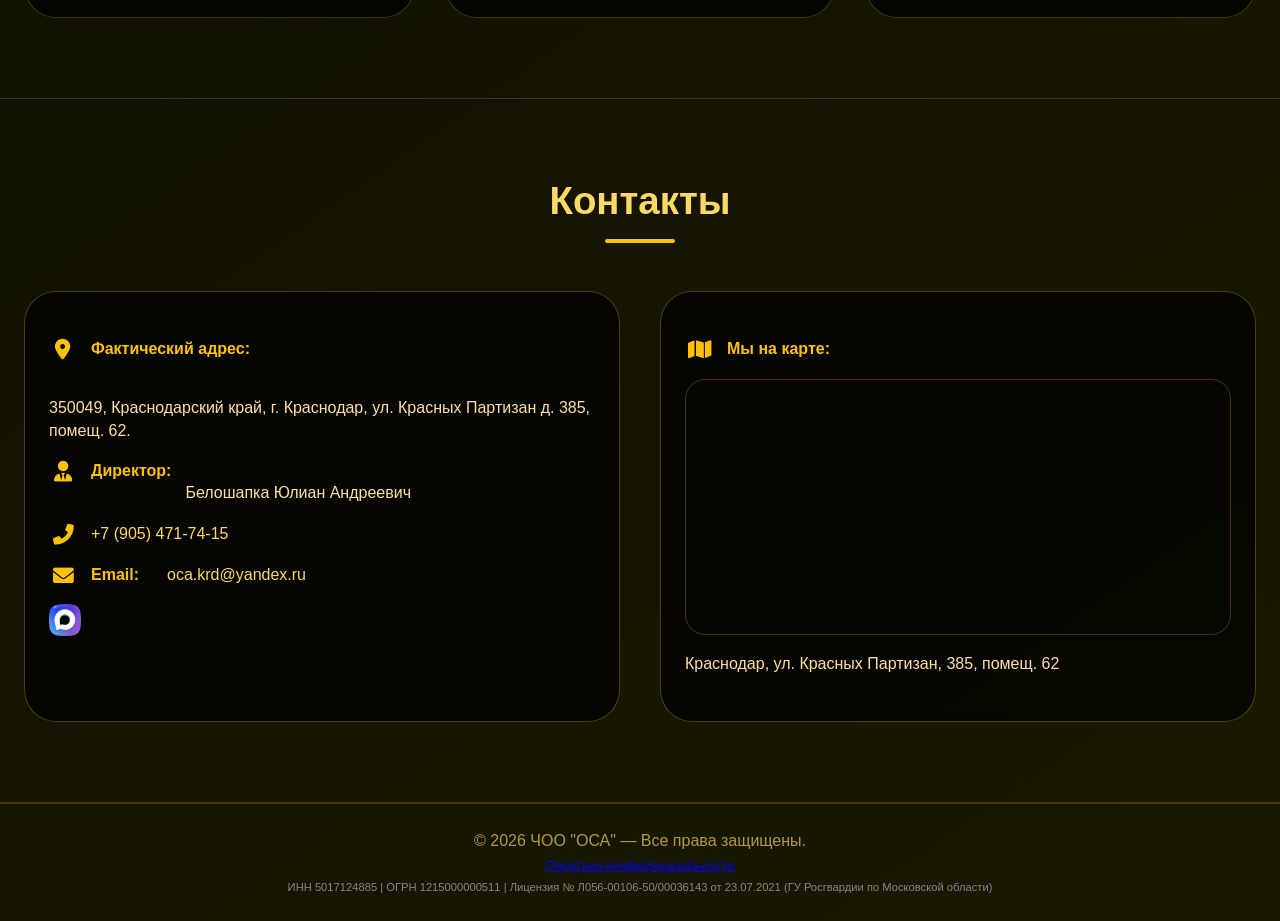
==== commit 9481d582: "Update index.html" ====
--- a/index.html
+++ b/index.html
@@ -15,14 +15,19 @@
         <div class="container header-inner">
             <div class="burger" id="burgerMenu"><i class="fas fa-bars"></i></div>
             <a href="#hero" class="logo-link">
-                <div class="logo"><img src="logo.png" alt="Логотип" class="logo-img"><span>ЧОО "ОСА"</span></div>
+                <div class="logo">
+                    <!-- Логотип в шапке -->
+                    <img src="logo.png" alt="Логотип ЧОО ОСА" class="logo-shield">
+                    <span>ЧОО "ОСА"</span>
+                </div>
             </a>
             <div class="nav-links" id="navLinks">
                 <a href="#about">О компании</a>
-                <a href="#experience">Опыт</a>
+                <a href="#experience">Документы</a>
                 <a href="#staff">Штат</a>
                 <a href="#contacts">Контакты</a>
-                <a href="#order-page" class="btn-order" id="orderNavBtn"><i class="fas fa-shield-alt"></i> Заказать</a>
+                <!-- Кнопка "Позвонить" в шапке -->
+                <a href="tel:+79054717415" class="btn-order"><i class="fas fa-phone-alt"></i> Позвонить</a>
             </div>
         </div>
     </header>
@@ -30,9 +35,12 @@
     <main>
         <section id="hero" class="hero">
             <div class="hero-content">
-                <h1><img src="logo.png" alt="Логотип" class="hero-logo"> ЧОО "ОСА"</h1>
+                <!-- Логотип на главном экране -->
+                <h1>
+                    <img src="logo.png" alt="Логотип ЧОО ОСА" class="hero-shield">
+                    ЧОО "ОСА"
+                </h1>
                 <p>Ваша безопасность — в наших руках. Надёжная защита 24/7.</p>
-                <div class="hero-icon"><i class="fas fa-bolt"></i></div>
             </div>
         </section>
 
@@ -43,27 +51,27 @@
                 <div class="company-text"><i class="fas fa-building"></i>
                     <h3>Общество с ограниченной ответственностью частная охранная организация "ОХРАННОЕ СЫСКНОЕ
                         АГЕНТСТВО"</h3>
-                    <p>Большой опыт, комплексная безопасность объектов любой сложности. Лицензированные сотрудники. Наша
-                        философия: предупредить, защитить, не ждать угрозы.</p>
+                    <p>Большой опыт, комплексная безопасность объектов любой сложности. Охрана - складов; предприятий;
+                        бизнес-центров; строительные площадки; Жилищные комплексы; проведение охранных мероприятий
+                        (свадьбы, конференции, спортивные соревнования и т.д.)</p>
                 </div>
             </div>
         </section>
 
         <section id="experience" class="section">
             <div class="container">
-                <div class="section-title">Опыт работы</div>
+                <div class="section-title">Документы
+                </div>
                 <div class="grid-2">
                     <div class="card"><i class="fas fa-chart-line"></i>
-                        <h3>Результат</h3>
-                        <p>Успешное выполнение контрактов с гос. и частными заказчиками.</p>
+                        <h3><a href="Устав ООО ЧОО  и Учредительные документы.pdf">Устав и Учредительный документ</a>
+                        </h3>
                     </div>
                     <div class="card"><i class="fas fa-hard-hat"></i>
-                        <h3>Сложные объекты</h3>
-                        <p>Охрана складов, бизнес-центров, строек, ЖК.</p>
+                        <h3><a href="КАРТОЧКА ПРЕДПРИЯТИЯ .pdf">Карточка предприятия</a></h3>
                     </div>
                     <div class="card"><i class="fas fa-award"></i>
-                        <h3>Лицензии и допуски</h3>
-                        <p>Лицензия, все сотрудники аттестованы.</p>
+                        <h3> <a href="Лицензия.pdf">Лицензия</a> </h3>
                     </div>
                     <div class="card"><i class="fas fa-tachometer-alt"></i>
                         <h3>Быстрое оформление</h3>
@@ -80,22 +88,25 @@
                     <div class="card"><i class="fas fa-user-shield"></i>
                         <h3>Сотрудники</h3>
                         <ul class="staff-list">
-                            <li><i class="fas fa-check-circle"></i>  квалифицированные охранники</li>
+                            <li><i class="fas fa-check-circle"></i> Более 20 квалифицированных охранников</li>
                         </ul>
                     </div>
                     <div class="card"><i class="fas fa-graduation-cap"></i>
                         <h3>Обучение</h3>
                         <ul class="staff-list">
+                            <li><i class="fas fa-check-circle"></i> Ознакомление с должностной инструкцией</li>
                             <li><i class="fas fa-check-circle"></i> Курсы первой помощи</li>
-                            <li><i class="fas fa-check-circle"></i> Аттестация на спецсредства</li>
+                            <li><i class="fas fa-check-circle"></i> Проведение инструктажа</li>
                         </ul>
                     </div>
                     <div class="card"><i class="fas fa-cogs"></i>
-                        <h3>Функции</h3>
+                        <h3>Обмундирование</h3>
                         <ul class="staff-list">
-                            <li><i class="fas fa-check-circle"></i> Фирменная экипировка</li>
+                            <li><i class="fas fa-check-circle"></i> Комплект форменной одежды (рубашка/куртка, брюки)
+                            </li>
+                            <li><i class="fas fa-check-circle"></i> Шевроны и нагрудный знак с указанием принадлежности
+                                к охранной организации</li>
                             <li><i class="fas fa-check-circle"></i> Современные спецсредства</li>
-                            
                         </ul>
                     </div>
                 </div>
@@ -127,17 +138,20 @@
             </div>
         </section>
 
-        <button class="floating-btn" id="orderFloatBtn"><i class="fas fa-file-signature"></i> Заказать услугу</button>
+        <!-- Плавающая кнопка "Позвонить" -->
+        <a href="tel:+79054717415" class="floating-btn"><i class="fas fa-phone-volume"></i> Позвонить</a>
     </main>
+
     <footer>
         <div class="container">
             <p>© 2026 ЧОО "ОСА" — Все права защищены.</p>
-            <p style="font-size: 0.8rem; margin-top: 8px;"><a href="privacy.html" style="color:#FFD966;">Политика
+            <p style="font-size: 0.8rem; margin-top: 8px;"><a href="privacy.html">Политика
                     конфиденциальности</a></p>
-            <p style="font-size: 0.7rem; margin-top: 8px;">ИНН 5017124885 | ОГРН 1215000000511 | Лицензия №
+            <p style="font-size: 0.7rem; margin-top: 8px; color: #888;">ИНН 5017124885 | ОГРН 1215000000511 | Лицензия №
                 Л056-00106-50/00036143 от 23.07.2021 (ГУ Росгвардии по Московской области)</p>
         </div>
     </footer>
+
     <button id="scrollDownBtn" class="scroll-down-btn" aria-label="Прокрутить вниз"><i
             class="fas fa-arrow-down"></i></button>
     <script src="java.js"></script>
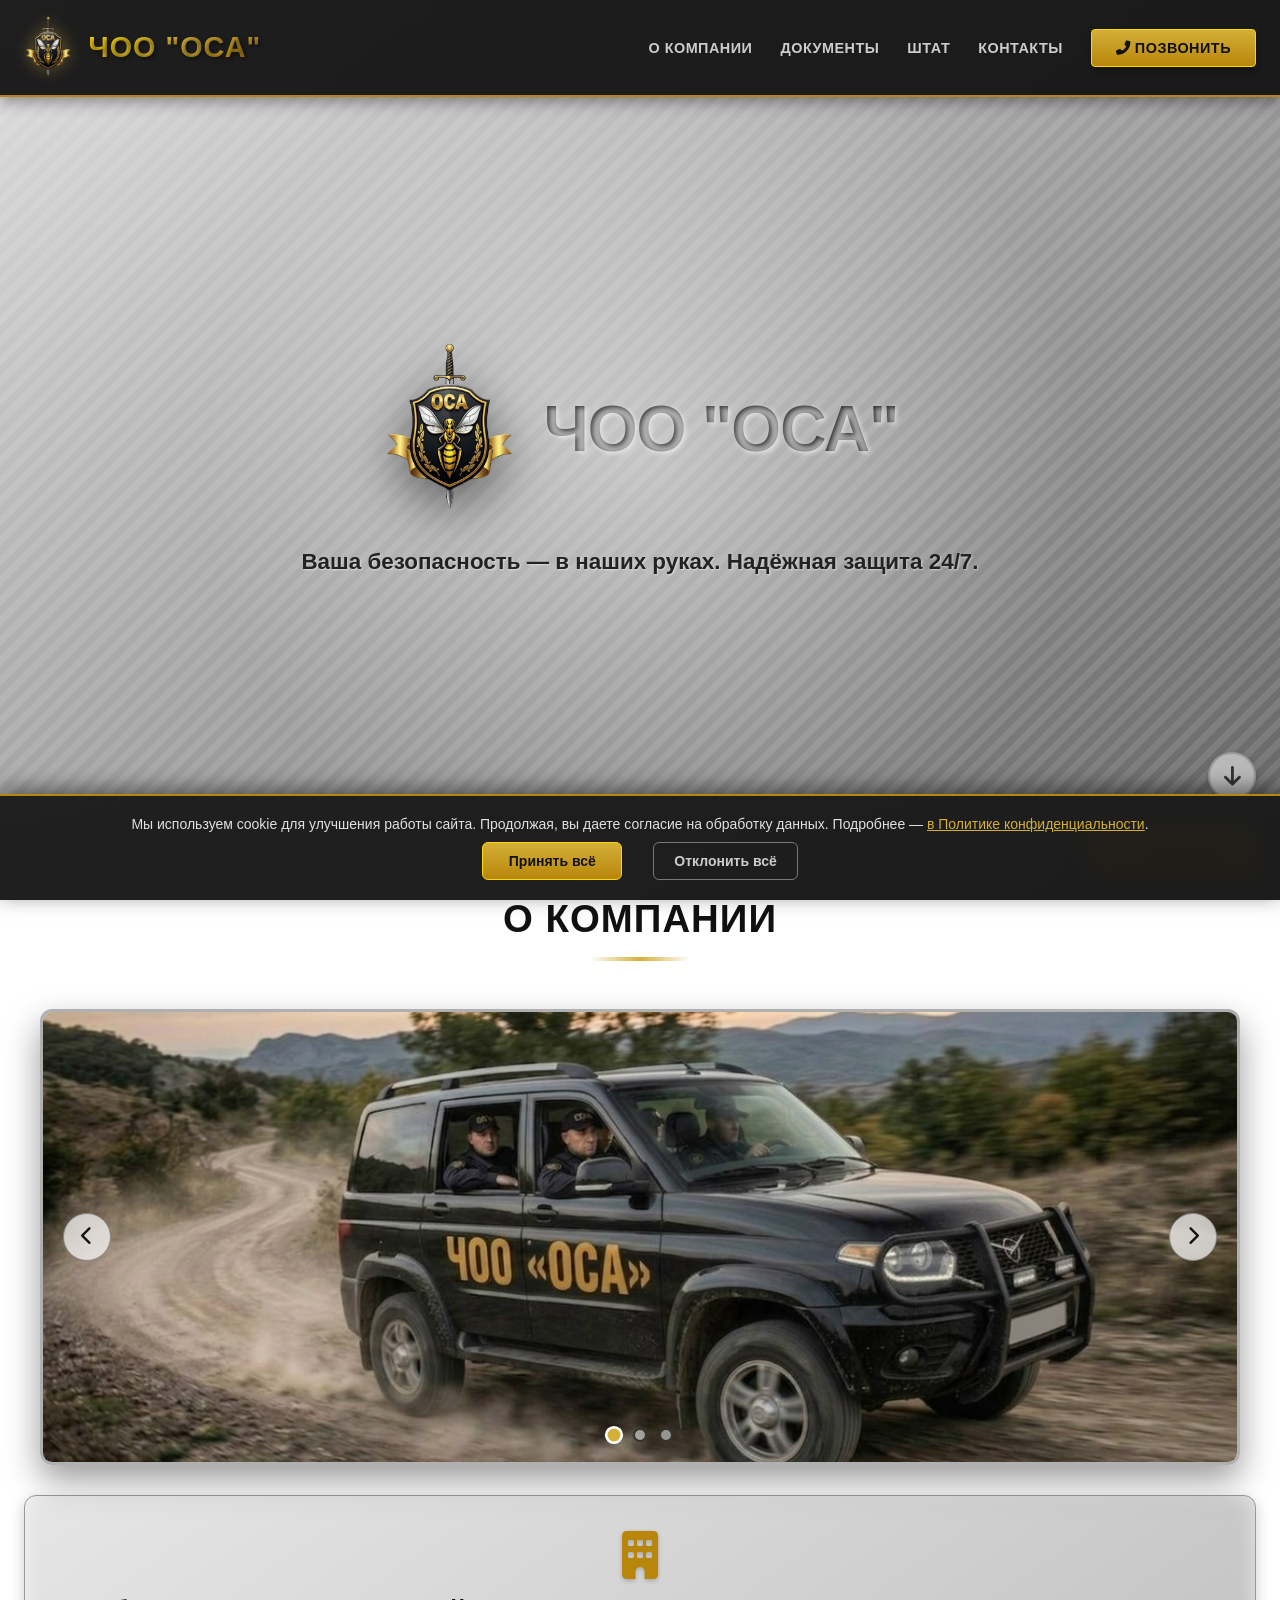
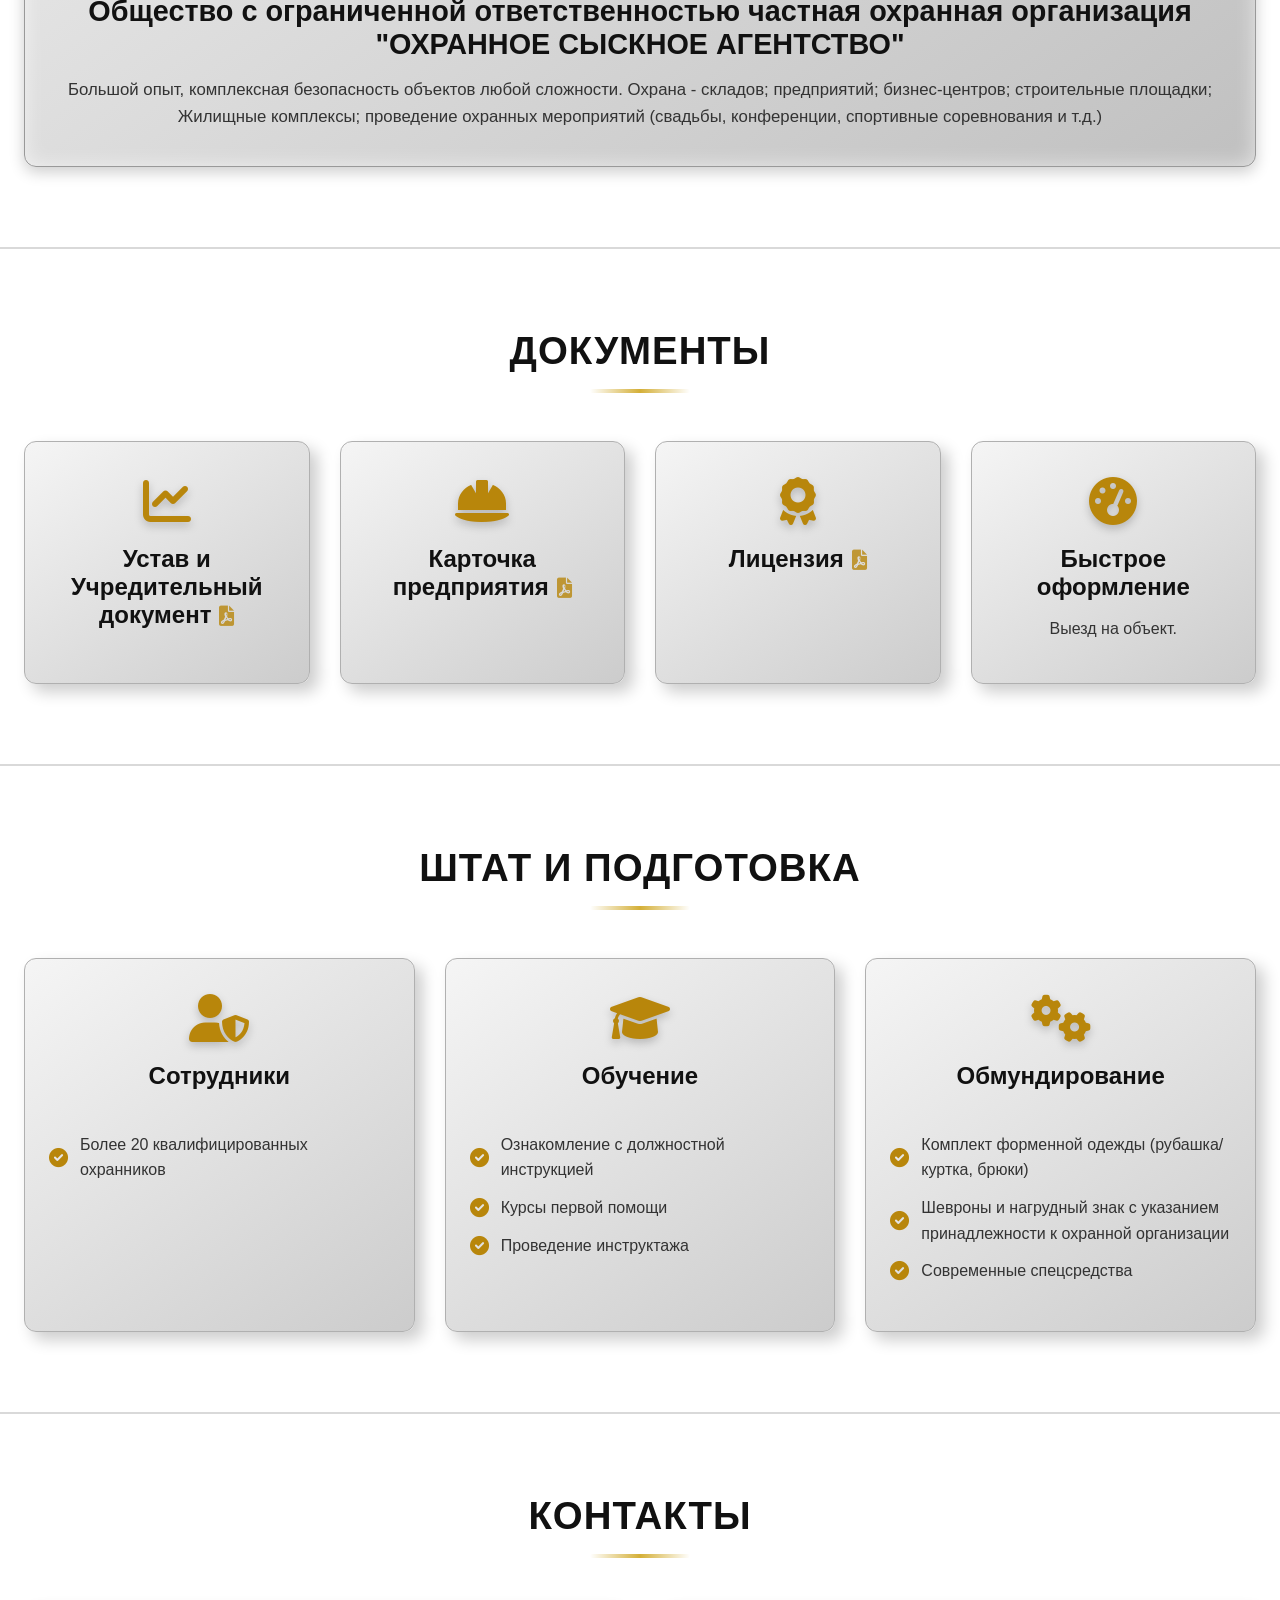
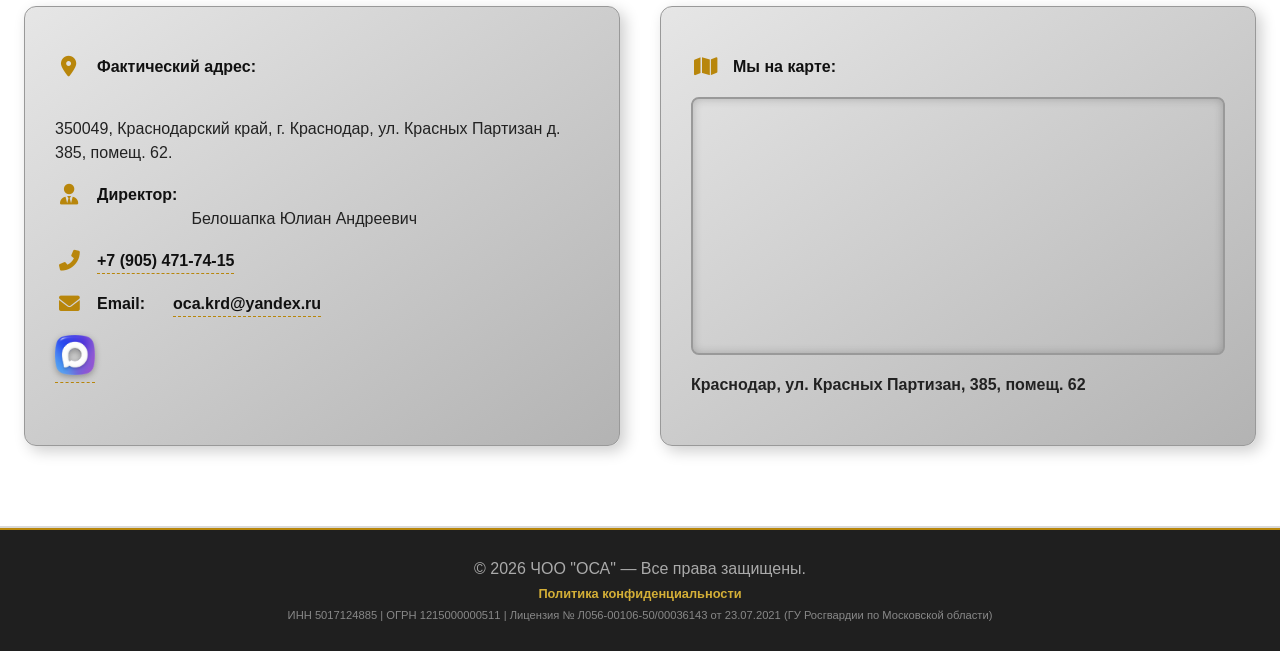
==== commit 52091c50: "Update index.html" ====
--- a/index.html
+++ b/index.html
@@ -68,7 +68,7 @@
                         </h3>
                     </div>
                     <div class="card"><i class="fas fa-hard-hat"></i>
-                        <h3><a href="КАРТОЧКА ПРЕДПРИЯТИЯ .pdf">Карточка предприятия</a></h3>
+                        <h3><a href="Cartochka.pdf">Карточка предприятия</a></h3>
                     </div>
                     <div class="card"><i class="fas fa-award"></i>
                         <h3> <a href="Лицензия.pdf">Лицензия</a> </h3>
--- a/style.css
+++ b/style.css
@@ -1,3 +1,4 @@
+/* ===== ОБЩИЕ СТИЛИ И СБРОС ===== */
 * {
     margin: 0;
     padding: 0;
@@ -6,9 +7,12 @@
 
 body {
     font-family: -apple-system, BlinkMacSystemFont, 'Segoe UI', Roboto, 'Helvetica Neue', Arial, sans-serif;
-    background: linear-gradient(145deg, #000 0%, #1a1a00 100%);
-    color: #FFD966;
+    /* Металлический градиент на фоне */
+    background: linear-gradient(145deg, #e0e0e0 0%, #9e9e9e 50%, #616161 100%);
+    background-attachment: fixed;
+    color: #222222;
     scroll-behavior: smooth;
+    min-height: 100vh;
 }
 
 img {
@@ -16,17 +20,23 @@
     height: auto;
 }
 
+/* Стилизация скроллбара под металл */
 ::-webkit-scrollbar {
-    width: 8px;
+    width: 10px;
 }
 
 ::-webkit-scrollbar-track {
-    background: #1e1e00;
+    background: #b0b0b0;
 }
 
 ::-webkit-scrollbar-thumb {
-    background: #FFC107;
+    background: #555555;
     border-radius: 10px;
+    border: 2px solid #b0b0b0;
+}
+
+::-webkit-scrollbar-thumb:hover {
+    background: #333333;
 }
 
 .container {
@@ -35,15 +45,17 @@
     padding: 0 24px;
 }
 
-/* ===== Хедер ===== */
+/* ===== ХЕДЕР ===== */
 .header {
-    padding: 20px 0;
-    border-bottom: 1px solid rgba(255, 193, 7, .3);
-    background: rgba(0, 0, 0, .85);
-    backdrop-filter: blur(8px);
+    padding: 15px 0;
+    border-bottom: 2px solid #b8860b;
+    background: rgba(20, 20, 20, 0.95);
+    /* Темный фон для контраста с золотом */
+    backdrop-filter: blur(10px);
     position: sticky;
     top: 0;
     z-index: 100;
+    box-shadow: 0 4px 15px rgba(0, 0, 0, 0.4);
 }
 
 .header-inner {
@@ -58,7 +70,7 @@
     display: none;
     font-size: 1.8rem;
     cursor: pointer;
-    color: #FFC107;
+    color: #d4af37;
     order: 0;
 }
 
@@ -70,21 +82,33 @@
 .logo {
     display: flex;
     align-items: center;
-    gap: 12px;
-}
-
-.logo-img {
-    height: 40px;
+    gap: 15px;
+}
+
+/* Стили для вашего логотипа-щита в шапке */
+.logo-shield {
+    height: 65px;
     width: auto;
+    filter: drop-shadow(0 0 8px rgba(212, 175, 55, 0.4));
+    /* Золотое свечение */
+    transition: transform 0.3s ease;
+}
+
+.logo:hover .logo-shield {
+    transform: scale(1.05);
 }
 
 .logo span {
     font-size: 1.8rem;
     font-weight: 800;
-    background: linear-gradient(135deg, #FFD966, #FFA500);
+    /* Золотой градиент для текста */
+    background: linear-gradient(135deg, #ffd700, #d4af37, #b8860b);
     -webkit-background-clip: text;
     background-clip: text;
     color: transparent;
+    text-transform: uppercase;
+    letter-spacing: 1px;
+    text-shadow: 2px 2px 4px rgba(0, 0, 0, 0.5);
 }
 
 .nav-links {
@@ -95,74 +119,96 @@
 }
 
 .nav-links a {
-    color: #FFD966;
+    color: #ccc;
     text-decoration: none;
-    font-weight: 500;
-    transition: .2s;
+    font-weight: 600;
+    transition: .3s;
+    text-transform: uppercase;
+    font-size: 0.9rem;
+    letter-spacing: 0.5px;
 }
 
 .nav-links a:hover {
-    color: #FFA500;
-    text-shadow: 0 0 5px #ffb347;
+    color: #ffd700;
+    text-shadow: 0 0 10px rgba(255, 215, 0, 0.8);
 }
 
 .btn-order {
-    background: #FFC107;
-    color: #000 !important;
-    padding: 8px 22px;
-    border-radius: 40px;
-    font-weight: 700;
+    background: linear-gradient(180deg, #d4af37 0%, #b8860b 100%);
+    color: #111 !important;
+    padding: 10px 24px;
+    border-radius: 4px;
+    font-weight: 800;
+    border: 1px solid #ffd700;
+    box-shadow: 0 4px 6px rgba(0, 0, 0, 0.3);
 }
 
 .btn-order:hover {
-    background: #FFA500;
-    transform: scale(1.02);
-}
-
-/* ===== Герой ===== */
+    background: linear-gradient(180deg, #ffd700 0%, #d4af37 100%);
+    transform: translateY(-2px);
+    box-shadow: 0 6px 12px rgba(212, 175, 55, 0.5);
+}
+
+/* ===== ГЕРОЙ (Главный экран) ===== */
 .hero {
-    min-height: 85vh;
+    min-height: 80vh;
     display: flex;
     align-items: center;
     justify-content: center;
     text-align: center;
+    /* Легкая текстура металла */
+    background-image:
+        radial-gradient(circle at 50% 50%, rgba(255, 255, 255, 0.4) 0%, transparent 60%),
+        linear-gradient(135deg, rgba(255, 255, 255, 0.1) 25%, transparent 25%, transparent 50%, rgba(255, 255, 255, 0.1) 50%, rgba(255, 255, 255, 0.1) 75%, transparent 75%, transparent);
+    background-size: 100% 100%, 20px 20px;
 }
 
 .hero-content h1 {
-    font-size: 5rem;
-    font-weight: 800;
+    font-size: 4rem;
+    font-weight: 900;
     display: flex;
     align-items: center;
     justify-content: center;
-    gap: 15px;
+    gap: 25px;
     flex-wrap: wrap;
-    background: linear-gradient(135deg, #FFC107, #FF8C00);
+    /* Темный металлический градиент */
+    background: linear-gradient(135deg, #111, #444, #111);
     -webkit-background-clip: text;
     background-clip: text;
     color: transparent;
-    text-shadow: 0 0 15px rgba(255, 193, 7, .3);
+    text-shadow: 2px 2px 5px rgba(255, 255, 255, 0.6);
     letter-spacing: -1px;
-}
-
-.hero-logo {
-    height: 70px;
+    text-transform: uppercase;
+}
+
+/* Стили для логотипа на главном экране */
+.hero-shield {
+    height: 180px;
+    /* Крупный логотип */
     width: auto;
+    filter: drop-shadow(0 15px 25px rgba(0, 0, 0, 0.5));
+    /* Мощная тень для объема */
+    animation: float 4s ease-in-out infinite;
+    /* Плавное парение */
 }
 
 .hero-content p {
-    font-size: 1.3rem;
-    margin-top: 20px;
-    color: #FFE0A3;
+    font-size: 1.4rem;
+    margin-top: 30px;
+    color: #222;
     max-width: 700px;
     margin-left: auto;
     margin-right: auto;
+    font-weight: 600;
+    text-shadow: 1px 1px 2px rgba(255, 255, 255, 0.5);
 }
 
 .hero-icon {
     margin-top: 30px;
     font-size: 3rem;
-    color: #FFC107;
+    color: #b8860b;
     animation: float 3s ease-in-out infinite;
+    text-shadow: 0 4px 8px rgba(0, 0, 0, 0.3);
 }
 
 @keyframes float {
@@ -171,7 +217,7 @@
     }
 
     50% {
-        transform: translateY(-12px);
+        transform: translateY(-15px);
     }
 
     100% {
@@ -179,27 +225,30 @@
     }
 }
 
-/* ===== Общие секции ===== */
+/* ===== ОБЩИЕ СЕКЦИИ ===== */
 .section {
     padding: 80px 0;
-    border-bottom: 1px solid rgba(255, 193, 7, .2);
+    border-bottom: 2px solid rgba(0, 0, 0, 0.15);
 }
 
 .section-title {
     text-align: center;
     font-size: 2.4rem;
-    font-weight: 700;
+    font-weight: 800;
     margin-bottom: 48px;
-    color: #FFD966;
+    color: #111;
     position: relative;
+    text-transform: uppercase;
+    letter-spacing: 1px;
+    text-shadow: 1px 1px 3px rgba(255, 255, 255, 0.4);
 }
 
 .section-title:after {
     content: "";
     display: block;
-    width: 70px;
+    width: 100px;
     height: 4px;
-    background: #FFC107;
+    background: linear-gradient(90deg, transparent, #d4af37, transparent);
     margin: 16px auto 0;
     border-radius: 4px;
 }
@@ -218,60 +267,129 @@
     grid-template-columns: repeat(auto-fit, minmax(260px, 1fr));
 }
 
+/* ===== КАРТОЧКИ (Металлический эффект) ===== */
 .card {
-    background: rgba(0, 0, 0, .7);
-    backdrop-filter: blur(4px);
-    border: 1px solid rgba(255, 193, 7, .25);
-    border-radius: 32px;
-    padding: 28px 24px;
-    transition: .25s;
+    background: linear-gradient(145deg, #f5f5f5, #cccccc);
+    border: 1px solid #b0b0b0;
+    border-radius: 12px;
+    padding: 35px 24px;
+    transition: all 0.3s ease;
+    box-shadow: 8px 8px 16px rgba(0, 0, 0, 0.2), -8px -8px 16px rgba(255, 255, 255, 0.9);
+    position: relative;
+    overflow: hidden;
+    display: flex;
+    flex-direction: column;
+    align-items: center;
+}
+
+/* Блик при наведении */
+.card::before {
+    content: '';
+    position: absolute;
+    top: 0;
+    left: -100%;
+    width: 50%;
+    height: 100%;
+    background: linear-gradient(to right, rgba(255, 255, 255, 0) 0%, rgba(255, 255, 255, 0.8) 50%, rgba(255, 255, 255, 0) 100%);
+    transform: skewX(-25deg);
+    transition: 0.7s;
 }
 
 .card:hover {
-    border-color: #FFC107;
     transform: translateY(-5px);
-    background: rgba(0, 0, 0, .85);
-}
-
-.card i {
-    font-size: 2.5rem;
-    color: #FFC107;
-    margin-bottom: 18px;
+    border-color: #d4af37;
+    box-shadow: 10px 10px 20px rgba(0, 0, 0, 0.25), -10px -10px 20px rgba(255, 255, 255, 1), 0 0 15px rgba(212, 175, 55, 0.4);
+}
+
+.card:hover::before {
+    left: 150%;
+}
+
+.card>i {
+    font-size: 3rem;
+    color: #b8860b;
+    margin-bottom: 20px;
+    filter: drop-shadow(0 4px 4px rgba(0, 0, 0, 0.2));
 }
 
 .card h3 {
     font-size: 1.5rem;
-    margin-bottom: 12px;
+    margin-bottom: 15px;
     display: flex;
     align-items: center;
     justify-content: center;
     gap: 10px;
     flex-wrap: wrap;
-}
-
-.about-logo {
-    height: 40px;
-    width: auto;
+    color: #111;
+    text-align: center;
+    font-weight: 800;
 }
 
 .card p,
 .card li {
-    color: #FFE0A3;
-    line-height: 1.5;
+    color: #333;
+    line-height: 1.6;
+    font-size: 1rem;
+    text-align: center;
 }
 
 .staff-list {
     list-style: none;
-    margin-top: 12px;
+    margin-top: 15px;
+    width: 100%;
 }
 
 .staff-list li {
-    margin: 8px 0;
-    display: flex;
-    align-items: center;
-    gap: 10px;
-}
-
+    margin: 12px 0;
+    display: flex;
+    align-items: center;
+    gap: 12px;
+    text-align: left;
+}
+
+.staff-list li i {
+    font-size: 1.2rem;
+    color: #b8860b;
+    margin-bottom: 0;
+    text-align: left;
+}
+
+/* ===== ССЫЛКИ В БЛОКЕ "ДОКУМЕНТЫ" ===== */
+.card h3 a {
+    color: #111;
+    text-decoration: none;
+    position: relative;
+    transition: color 0.3s ease;
+    border-bottom: 2px solid transparent;
+    padding-bottom: 2px;
+}
+
+/* Иконка PDF через FontAwesome */
+.card h3 a::after {
+    content: "\f1c1";
+    /* Код иконки PDF */
+    font-family: "Font Awesome 6 Free";
+    font-weight: 900;
+    font-size: 0.85em;
+    margin-left: 8px;
+    color: #b8860b;
+    opacity: 0.8;
+    transition: opacity 0.3s, transform 0.3s;
+    display: inline-block;
+}
+
+.card h3 a:hover {
+    color: #b8860b;
+    border-bottom-color: #b8860b;
+}
+
+.card h3 a:hover::after {
+    opacity: 1;
+    transform: scale(1.2) translateY(-2px);
+    /* Иконка чуть подпрыгивает */
+}
+
+/* ===== КОНТАКТЫ ===== */
 .contacts-flex {
     display: flex;
     flex-wrap: wrap;
@@ -282,17 +400,17 @@
 
 .contacts-info {
     flex: 1;
-    background: rgba(0, 0, 0, .7);
-    backdrop-filter: blur(4px);
-    border-radius: 32px;
-    padding: 28px 24px;
-    border: 1px solid rgba(255, 193, 7, .3);
-    transition: .2s;
+    background: linear-gradient(145deg, #e6e6e6, #b3b3b3);
+    border-radius: 12px;
+    padding: 30px;
+    border: 1px solid #999;
+    box-shadow: 5px 5px 15px rgba(0, 0, 0, 0.2), -5px -5px 15px rgba(255, 255, 255, 0.7);
+    transition: .3s;
 }
 
 .contacts-info:hover {
-    border-color: #FFC107;
-    transform: translateY(-3px);
+    border-color: #d4af37;
+    box-shadow: 8px 8px 20px rgba(0, 0, 0, 0.3), -8px -8px 20px rgba(255, 255, 255, 0.9);
 }
 
 .contacts-info p {
@@ -301,91 +419,140 @@
     align-items: flex-start;
     gap: 14px;
     font-size: 1rem;
-    line-height: 1.4;
-    color: #FFE0A3;
+    line-height: 1.5;
+    color: #222;
     flex-wrap: wrap;
 }
 
 .contacts-info i {
     font-size: 1.3rem;
-    color: #FFC107;
+    color: #b8860b;
     min-width: 28px;
     text-align: center;
     margin-top: 2px;
 }
 
 .contacts-info a {
-    color: #FFD966;
+    color: #111;
+    font-weight: 600;
     text-decoration: none;
     transition: .2s;
     word-break: break-all;
+    border-bottom: 1px dashed #b8860b;
 }
 
 .contacts-info a:hover {
-    color: #FFA500;
-    text-decoration: underline;
+    color: #b8860b;
+    border-bottom-style: solid;
 }
 
 .contacts-info strong {
-    color: #FFC107;
-    font-weight: 600;
+    color: #111;
+    font-weight: 800;
 }
 
 .map-container {
-    margin-top: 12px;
-    border-radius: 20px;
+    margin-top: 15px;
+    border-radius: 8px;
     overflow: hidden;
-    border: 1px solid rgba(255, 193, 7, .25);
+    border: 2px solid #999;
+    box-shadow: inset 0 0 10px rgba(0, 0, 0, 0.2);
 }
 
 .map-note {
     font-size: .85rem;
     text-align: center;
     margin-top: 10px;
-    color: #FFE0A3;
-}
-
+    color: #444;
+    font-weight: 600;
+}
+
+/* ===== ПЛАВАЮЩИЕ КНОПКИ ===== */
 .floating-btn {
     position: fixed;
     bottom: 24px;
     right: 24px;
-    background: #FFC107;
-    color: #000;
-    border: none;
+    background: linear-gradient(180deg, #d4af37 0%, #b8860b 100%);
+    color: #111;
+    border: 1px solid #ffd700;
     padding: 14px 26px;
-    border-radius: 50px;
-    font-weight: 700;
+    border-radius: 8px;
+    font-weight: 800;
     font-size: 1rem;
     cursor: pointer;
-    box-shadow: 0 5px 20px rgba(0, 0, 0, .3);
+    box-shadow: 0 5px 15px rgba(0, 0, 0, 0.4);
     z-index: 99;
     transition: .2s;
     display: flex;
     align-items: center;
-    gap: 8px;
+    gap: 10px;
 }
 
 .floating-btn:hover {
-    background: #FFA500;
-    transform: scale(1.03);
-}
-
+    background: linear-gradient(180deg, #ffd700 0%, #d4af37 100%);
+    transform: translateY(-3px);
+    box-shadow: 0 8px 20px rgba(212, 175, 55, 0.6);
+}
+
+.scroll-down-btn {
+    position: fixed;
+    bottom: 100px;
+    right: 24px;
+    width: 48px;
+    height: 48px;
+    background: rgba(255, 255, 255, 0.5);
+    backdrop-filter: blur(4px);
+    border: 2px solid #999;
+    border-radius: 50%;
+    color: #333;
+    cursor: pointer;
+    z-index: 99;
+    transition: 0.3s;
+    display: flex;
+    align-items: center;
+    justify-content: center;
+    font-size: 1.4rem;
+    box-shadow: 0 2px 5px rgba(0, 0, 0, 0.2);
+}
+
+.scroll-down-btn:hover {
+    background: #d4af37;
+    color: #111;
+    border-color: #b8860b;
+    transform: scale(1.1);
+}
+
+/* ===== ПОДВАЛ (FOOTER) ===== */
 footer {
     text-align: center;
-    padding: 28px 0;
-    color: #FFD966aa;
-    border-top: 1px solid rgba(255, 193, 7, .2);
-}
-
-/* ===== Слайдер ===== */
+    padding: 30px 0;
+    background: rgba(20, 20, 20, 0.95);
+    color: #aaa;
+    border-top: 2px solid #b8860b;
+}
+
+footer a {
+    color: #d4af37;
+    text-decoration: none;
+    font-weight: bold;
+    transition: color 0.3s;
+}
+
+footer a:hover {
+    color: #ffd700;
+    text-decoration: underline;
+}
+
+/* ===== СЛАЙДЕР ===== */
 .slider-horizontal {
     position: relative;
     width: 100%;
     max-width: 1200px;
     margin: 0 auto 30px;
     overflow: hidden;
-    border-radius: 32px;
-    box-shadow: 0 10px 30px rgba(0, 0, 0, 0.3);
+    border-radius: 12px;
+    border: 3px solid #b0b0b0;
+    box-shadow: 0 15px 35px rgba(0, 0, 0, 0.4);
 }
 
 .slider-track {
@@ -395,7 +562,7 @@
 
 .slider-track .slide {
     flex: 0 0 100%;
-    height: 400px;
+    height: 450px;
     background-size: cover;
     background-position: center;
     background-repeat: no-repeat;
@@ -406,35 +573,38 @@
     position: absolute;
     top: 50%;
     transform: translateY(-50%);
-    background: rgba(0, 0, 0, 0.5);
-    backdrop-filter: blur(4px);
-    border: none;
-    color: white;
-    width: 44px;
-    height: 44px;
+    background: rgba(255, 255, 255, 0.7);
+    backdrop-filter: blur(5px);
+    border: 1px solid #888;
+    color: #111;
+    width: 48px;
+    height: 48px;
     border-radius: 50%;
     cursor: pointer;
     z-index: 20;
     font-size: 1.2rem;
-}
-
-.slider-btn-prev {
-    left: 16px;
-}
-
-.slider-btn-next {
-    right: 16px;
+    transition: 0.3s;
 }
 
 .slider-btn-prev:hover,
 .slider-btn-next:hover {
-    background: #FFC107;
+    background: #d4af37;
+    border-color: #b8860b;
     color: #000;
+    transform: translateY(-50%) scale(1.1);
+}
+
+.slider-btn-prev {
+    left: 20px;
+}
+
+.slider-btn-next {
+    right: 20px;
 }
 
 .slider-dots {
     position: absolute;
-    bottom: 16px;
+    bottom: 20px;
     left: 0;
     width: 100%;
     display: flex;
@@ -444,50 +614,56 @@
 }
 
 .slider-dots .dot {
-    width: 12px;
-    height: 12px;
+    width: 14px;
+    height: 14px;
     background: rgba(255, 255, 255, 0.5);
+    border: 2px solid #333;
     border-radius: 50%;
     cursor: pointer;
-    transition: 0.2s;
+    transition: 0.3s;
 }
 
 .slider-dots .dot.active {
-    background: #FFC107;
-    transform: scale(1.2);
+    background: #d4af37;
+    border-color: #fff;
+    transform: scale(1.3);
 }
 
 .company-text {
     text-align: center;
-    background: rgba(0, 0, 0, .6);
-    backdrop-filter: blur(4px);
-    border-radius: 32px;
-    padding: 30px 20px;
-    border: 1px solid rgba(255, 193, 7, .25);
+    background: linear-gradient(145deg, #e6e6e6, #c0c0c0);
+    border-radius: 12px;
+    padding: 35px 20px;
+    border: 1px solid #999;
     margin-top: 20px;
+    box-shadow: inset 0 0 20px rgba(255, 255, 255, 0.6), 0 5px 15px rgba(0, 0, 0, 0.2);
 }
 
 .company-text i {
     font-size: 3rem;
-    color: #FFC107;
+    color: #b8860b;
     margin-bottom: 16px;
+    filter: drop-shadow(0 2px 2px rgba(0, 0, 0, 0.2));
 }
 
 .company-text h3 {
     font-size: 1.8rem;
     margin-bottom: 16px;
-    color: #FFD966;
+    color: #111;
+    font-weight: 800;
 }
 
 .company-text p {
-    font-size: 1rem;
-    color: #FFE0A3;
+    font-size: 1.05rem;
+    color: #333;
+    line-height: 1.6;
 }
 
 .small-icon {
-    width: 32px;
+    width: 40px;
     height: auto;
     transition: transform 0.2s ease;
+    filter: drop-shadow(0 2px 3px rgba(0, 0, 0, 0.3));
 }
 
 .small-icon:hover {
@@ -499,79 +675,60 @@
     text-decoration: none;
 }
 
-.scroll-down-btn {
-    position: fixed;
-    bottom: 100px;
-    right: 24px;
-    width: 48px;
-    height: 48px;
-    background: rgba(0, 0, 0, 0.25);
-    backdrop-filter: blur(4px);
-    border: 1px solid rgba(255, 193, 7, 0.6);
-    border-radius: 50%;
-    color: #FFC107;
-    cursor: pointer;
-    z-index: 99;
-    transition: 0.2s;
-    display: flex;
-    align-items: center;
-    justify-content: center;
-    font-size: 1.4rem;
-}
-
-.scroll-down-btn:hover {
-    background: rgba(255, 193, 7, 0.8);
-    color: #000;
-    transform: scale(1.05);
-}
-
-/* ===== Cookie баннер ===== */
+/* ===== COOKIE-БАННЕР ===== */
 #cookieConsentBanner {
     position: fixed;
     bottom: 0;
     left: 0;
     width: 100%;
-    background: rgba(34, 34, 34, 0.95);
-    backdrop-filter: blur(4px);
+    background: rgba(25, 25, 25, 0.95);
+    backdrop-filter: blur(10px);
     padding: 20px;
     text-align: center;
     z-index: 9999;
-    box-shadow: 0 -2px 10px rgba(0, 0, 0, 0.2);
+    box-shadow: 0 -5px 20px rgba(0, 0, 0, 0.5);
+    border-top: 2px solid #b8860b;
+    color: #e0e0e0;
+}
+
+#cookieConsentBanner a {
+    color: #d4af37;
 }
 
 #cookieConsentBanner button {
     min-width: 140px;
     padding: 10px 20px;
     margin: 0 8px;
-    border-radius: 30px;
-    font-weight: bold;
+    border-radius: 6px;
+    font-weight: 800;
     font-size: 14px;
     cursor: pointer;
     transition: all 0.2s;
 }
 
 #cookieAcceptBtn {
-    background: #FFC107;
-    color: #000;
-    border: none;
+    background: linear-gradient(180deg, #d4af37 0%, #b8860b 100%);
+    color: #111;
+    border: 1px solid #ffd700;
 }
 
 #cookieAcceptBtn:hover {
-    background: #e5b800;
-    transform: scale(1.02);
+    background: #ffd700;
+    transform: translateY(-2px);
 }
 
 #cookieRejectBtn {
     background: transparent;
-    color: #FFC107;
-    border: 1px solid #FFC107;
+    color: #ccc;
+    border: 1px solid #777;
 }
 
 #cookieRejectBtn:hover {
-    background: rgba(255, 193, 7, 0.1);
-}
-
-/* ===== Адаптивность ===== */
+    background: rgba(255, 255, 255, 0.1);
+    color: #fff;
+}
+
+/* ===== АДАПТИВНОСТЬ ===== */
 @media (max-width: 768px) {
     .burger {
         display: block;
@@ -579,20 +736,21 @@
 
     .nav-links {
         position: fixed;
-        top: 80px;
+        top: 85px;
         left: -100%;
-        width: 70%;
-        max-width: 260px;
-        height: calc(100vh - 80px);
-        background: rgba(10, 15, 42, 0.95);
+        width: 80%;
+        max-width: 300px;
+        height: calc(100vh - 85px);
+        background: rgba(20, 20, 20, 0.98);
         flex-direction: column;
         align-items: flex-start;
         gap: 20px;
         padding: 30px 20px;
         transition: left 0.3s ease;
         z-index: 1000;
-        backdrop-filter: blur(12px);
-        border-radius: 0 20px 20px 0;
+        backdrop-filter: blur(15px);
+        border-radius: 0 12px 12px 0;
+        border-right: 2px solid #b8860b;
     }
 
     .nav-links.active {
@@ -601,26 +759,27 @@
 
     .nav-links a {
         width: 100%;
-        padding: 8px 0;
-        border-bottom: 1px solid rgba(255, 193, 7, 0.2);
+        padding: 12px 0;
+        border-bottom: 1px solid rgba(255, 255, 255, 0.1);
+        color: #fff;
     }
 
     .btn-order {
         width: 100%;
         text-align: center;
-        margin-top: 10px;
+        margin-top: 15px;
     }
 
     .hero-content h1 {
-        font-size: 3rem;
-    }
-
-    .hero-logo {
-        height: 50px;
+        font-size: 2.5rem;
+    }
+
+    .hero-shield {
+        height: 120px;
     }
 
     .hero-content p {
-        font-size: 1rem;
+        font-size: 1.1rem;
     }
 
     .section-title {
@@ -631,13 +790,6 @@
         height: 250px;
     }
 
-    .slider-btn-prev,
-    .slider-btn-next {
-        width: 32px;
-        height: 32px;
-        font-size: 0.9rem;
-    }
-
     .company-text h3 {
         font-size: 1.4rem;
     }
@@ -647,14 +799,14 @@
     }
 
     .floating-btn {
-        padding: 10px 20px;
+        padding: 12px 20px;
         font-size: 0.9rem;
         right: 16px;
         bottom: 16px;
     }
 
     .scroll-down-btn {
-        bottom: 90px;
+        bottom: 85px;
         right: 16px;
         width: 40px;
         height: 40px;
@@ -671,39 +823,31 @@
         font-size: 2rem;
     }
 
-    .hero-logo {
-        height: 35px;
-    }
-
-    .hero-content p {
-        font-size: 0.9rem;
-    }
-
-    .logo-img {
-        height: 30px;
+    .hero-shield {
+        height: 90px;
+    }
+
+    .section-title {
+        font-size: 1.5rem;
+    }
+
+    .card h3 {
+        font-size: 1.3rem;
+    }
+
+    .slider-track .slide {
+        height: 180px;
+    }
+
+    .company-text h3 {
+        font-size: 1.2rem;
     }
 
     .logo span {
         font-size: 1.4rem;
     }
 
-    .section-title {
-        font-size: 1.5rem;
-    }
-
-    .card h3 {
-        font-size: 1.2rem;
-    }
-
-    .about-logo {
-        height: 30px;
-    }
-
-    .slider-track .slide {
-        height: 180px;
-    }
-
-    .company-text h3 {
-        font-size: 1.2rem;
-    }
-}+    .logo-shield {
+        height: 50px;
+    }
+}
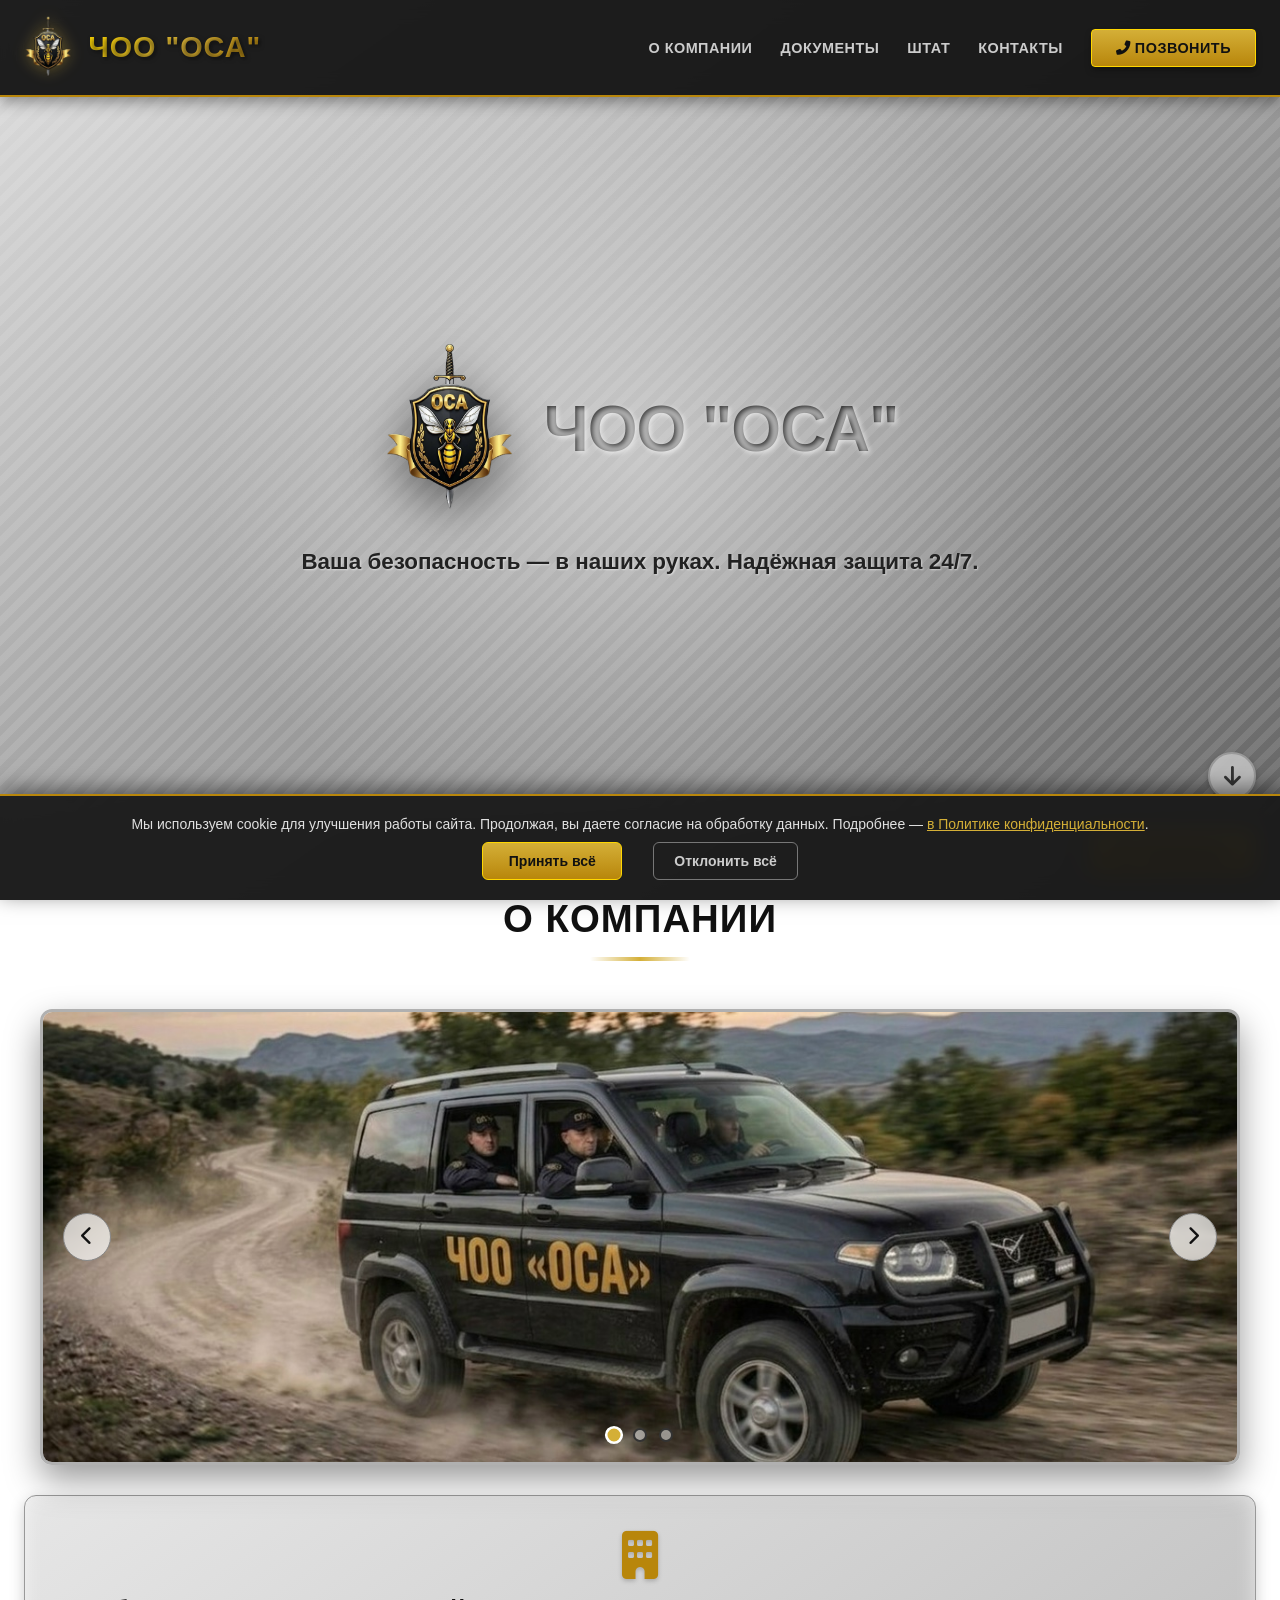
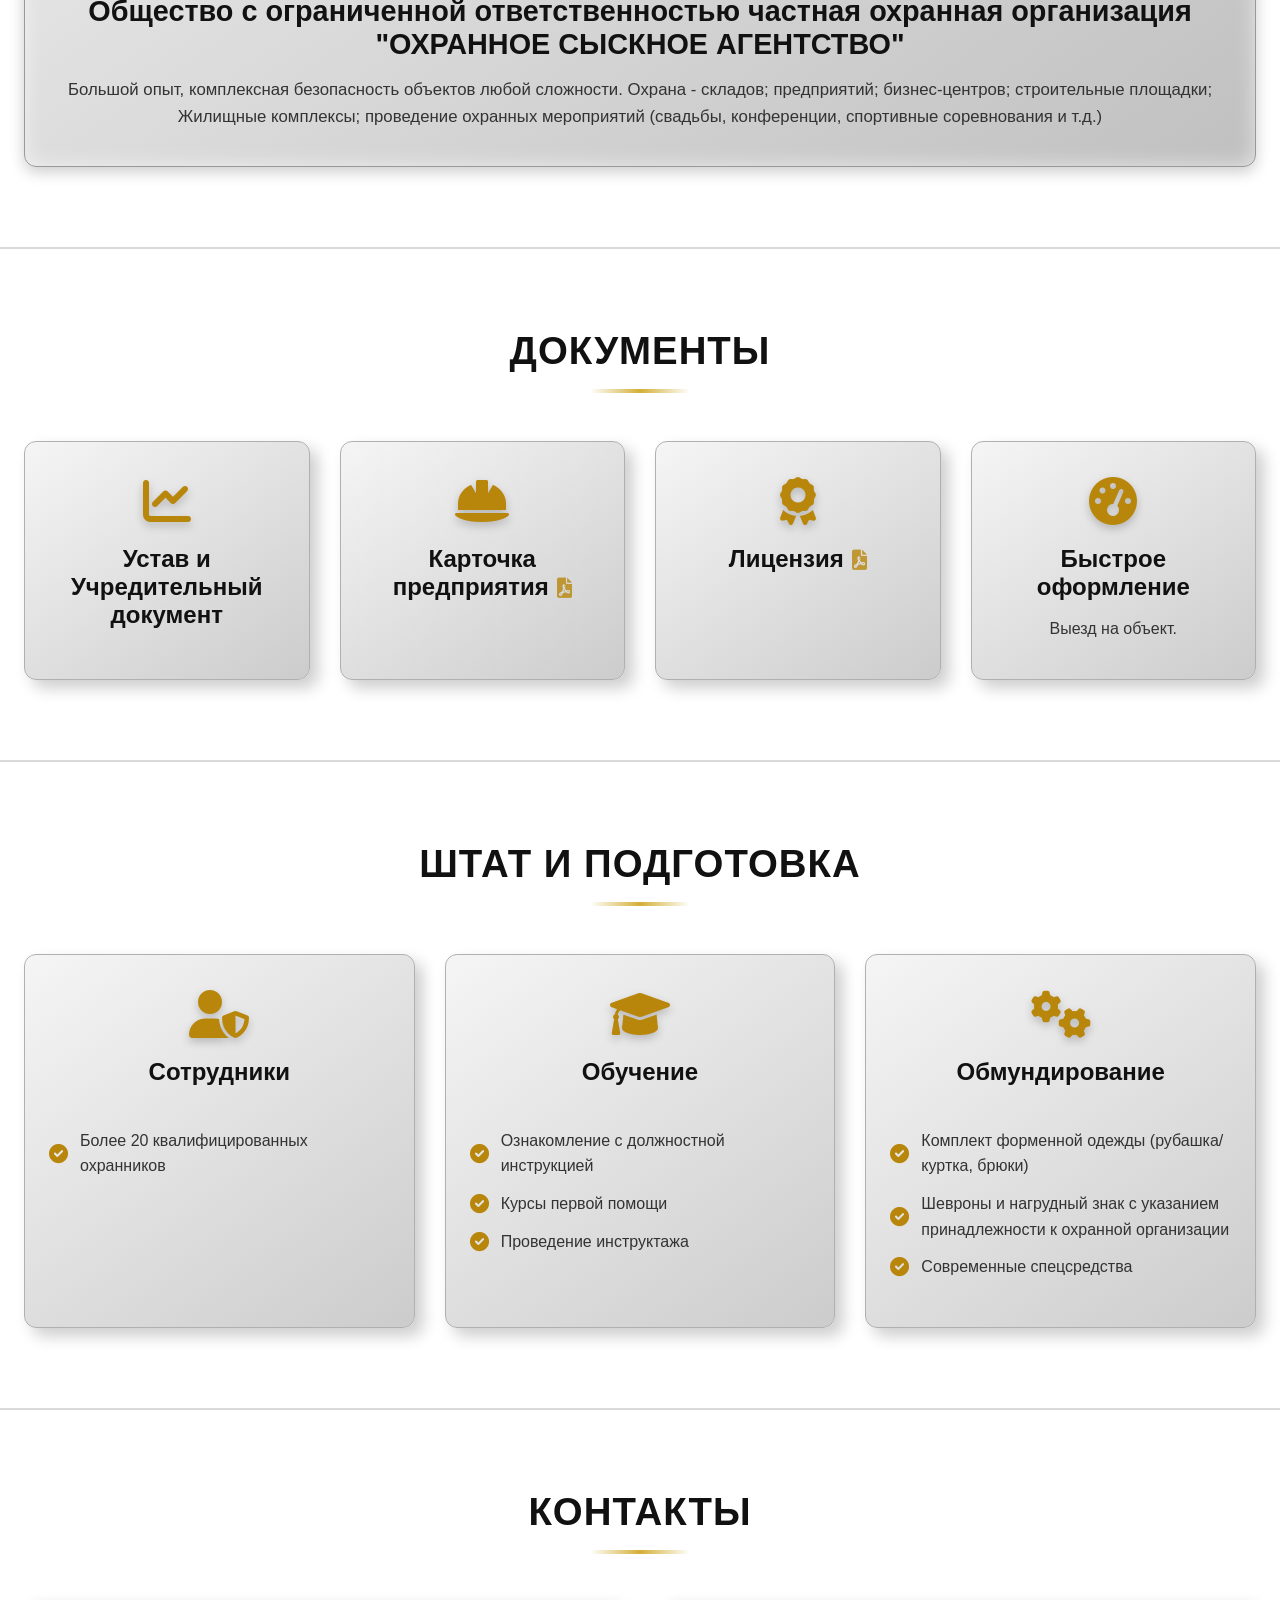
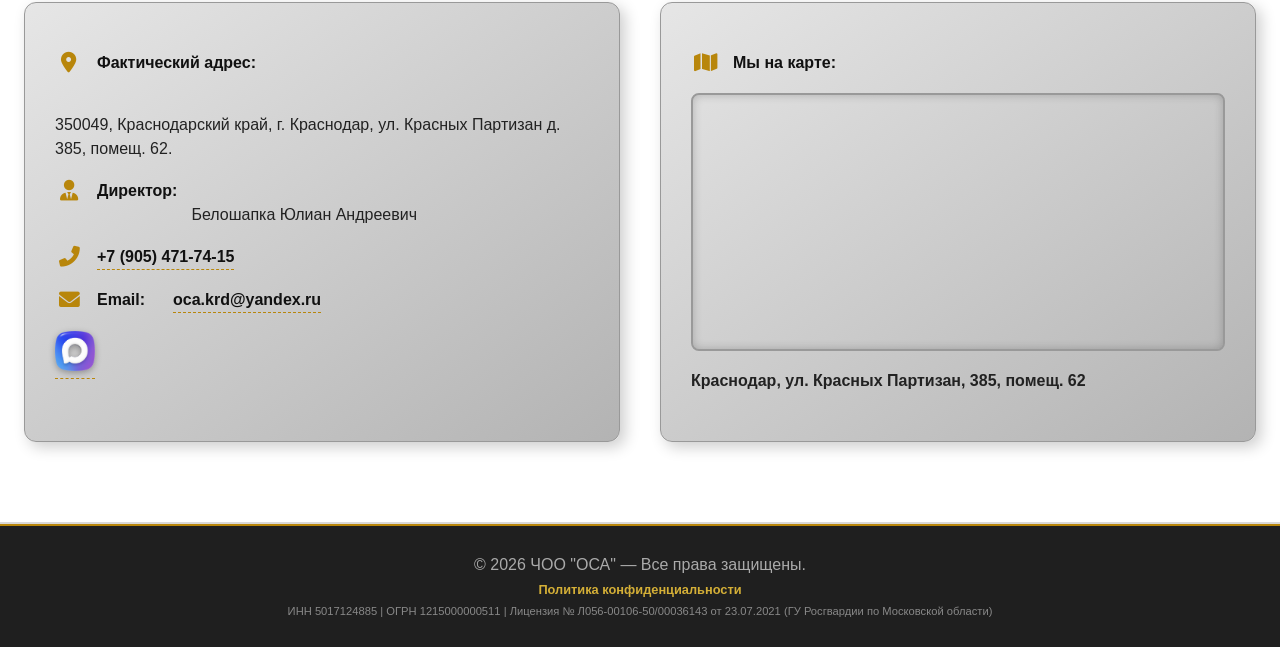
==== commit 31d19735: "Update index.html" ====
--- a/index.html
+++ b/index.html
@@ -64,14 +64,14 @@
                 </div>
                 <div class="grid-2">
                     <div class="card"><i class="fas fa-chart-line"></i>
-                        <h3><a href="Устав ООО ЧОО  и Учредительные документы.pdf">Устав и Учредительный документ</a>
+                        <h3>Устав и Учредительный документ
                         </h3>
                     </div>
                     <div class="card"><i class="fas fa-hard-hat"></i>
                         <h3><a href="Cartochka.pdf">Карточка предприятия</a></h3>
                     </div>
                     <div class="card"><i class="fas fa-award"></i>
-                        <h3> <a href="Лицензия.pdf">Лицензия</a> </h3>
+                        <h3> <a href="Licenzia.pdf">Лицензия</a> </h3>
                     </div>
                     <div class="card"><i class="fas fa-tachometer-alt"></i>
                         <h3>Быстрое оформление</h3>
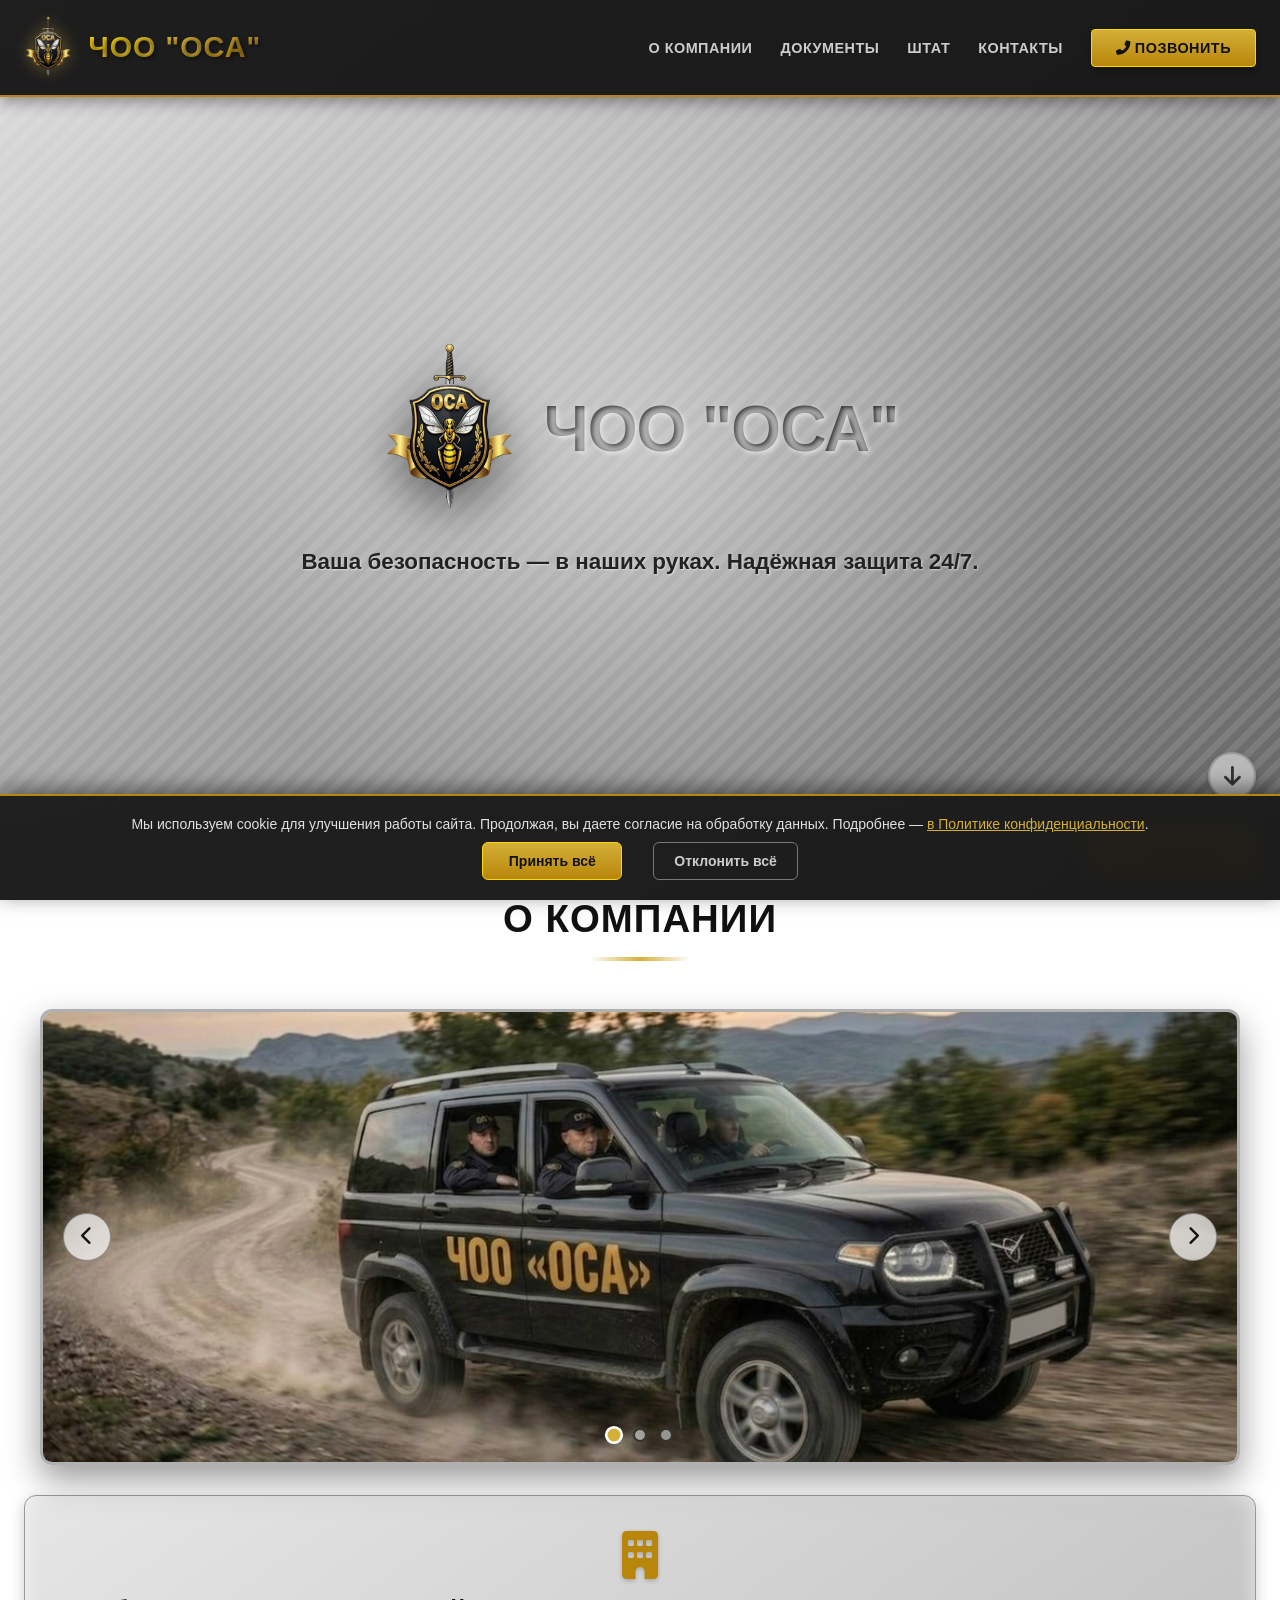
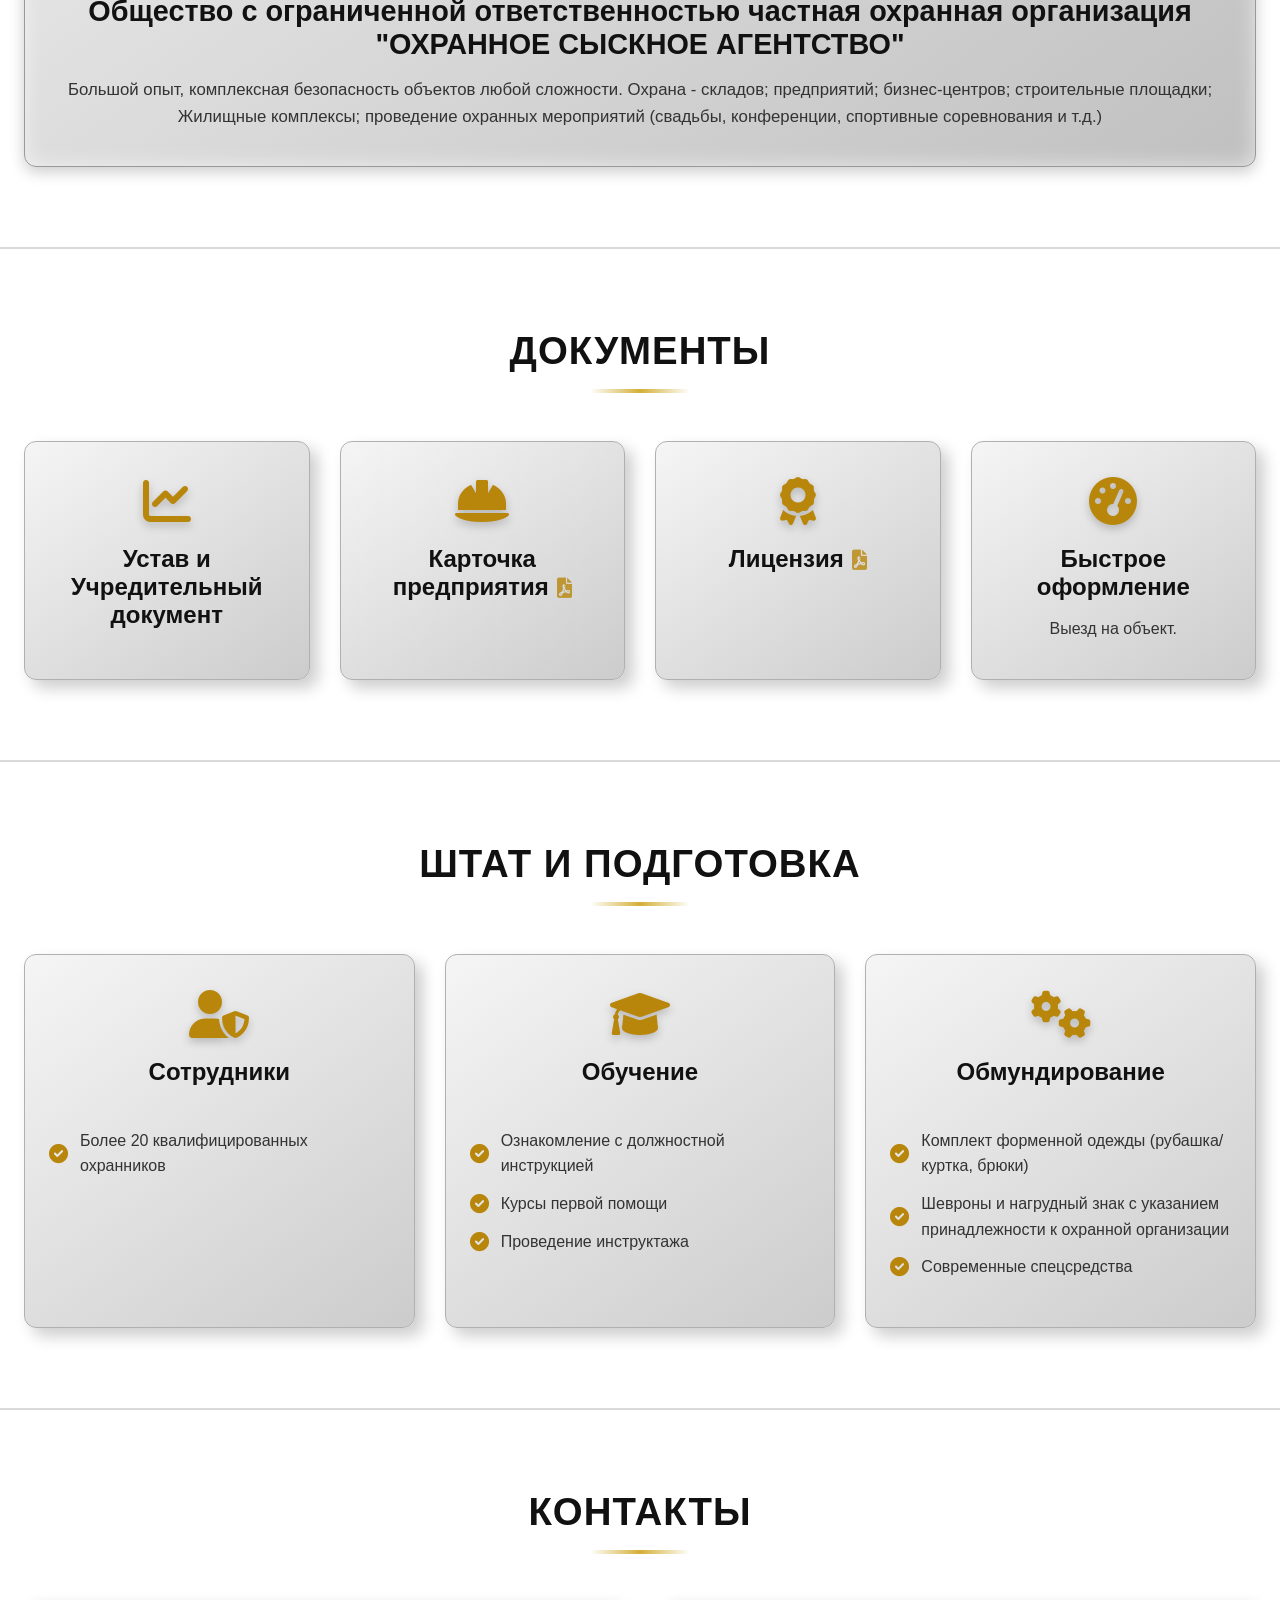
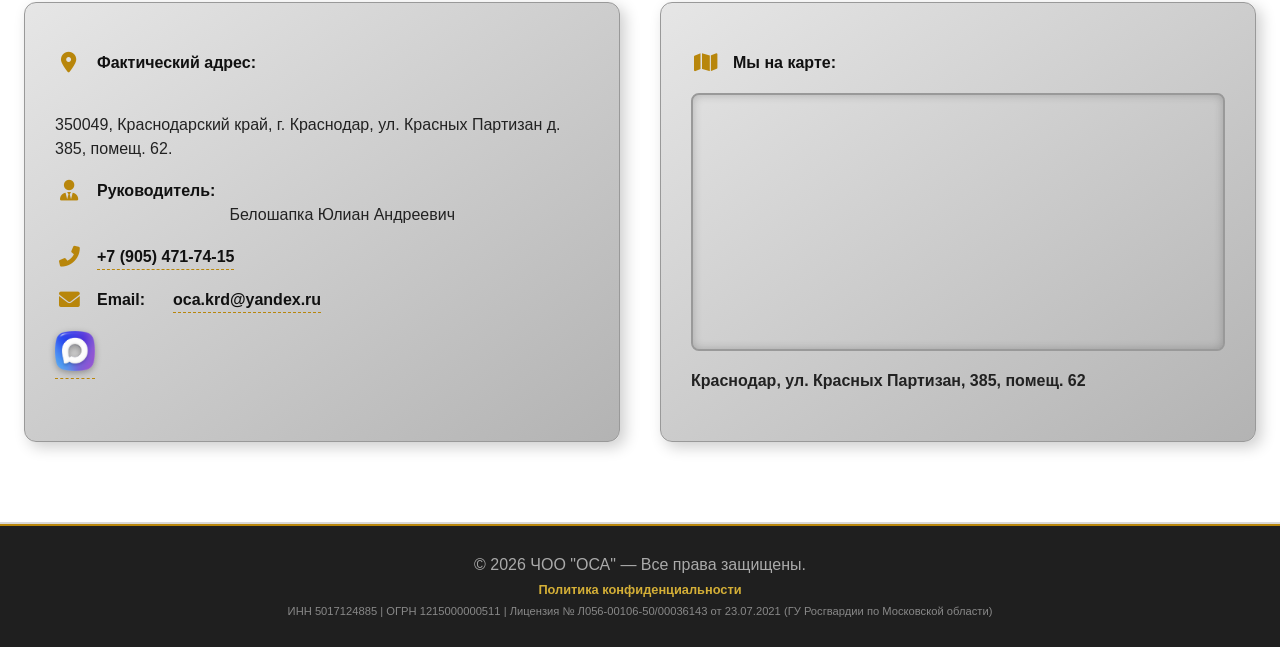
==== commit 0389257b: "Update index.html" ====
--- a/index.html
+++ b/index.html
@@ -120,7 +120,7 @@
                     <div class="contacts-info">
                         <p><i class="fas fa-map-marker-alt"></i> <strong>Фактический адрес:</strong><br>350049,
                             Краснодарский край, г. Краснодар, ул. Красных Партизан д. 385, помещ. 62.</p>
-                        <p><i class="fas fa-user-tie"></i> <strong>Директор:</strong><br>Белошапка Юлиан Андреевич</p>
+                        <p><i class="fas fa-user-tie"></i> <strong>Руководитель:</strong><br>Белошапка Юлиан Андреевич</p>
                         <p><i class="fas fa-phone-alt"></i> <a href="tel:89054717415">+7 (905) 471-74-15</a></p>
                         <p><i class="fas fa-envelope"></i> <strong>Email:</strong><br><a
                                 href="mailto:oca.krd@yandex.ru">oca.krd@yandex.ru</a></p>
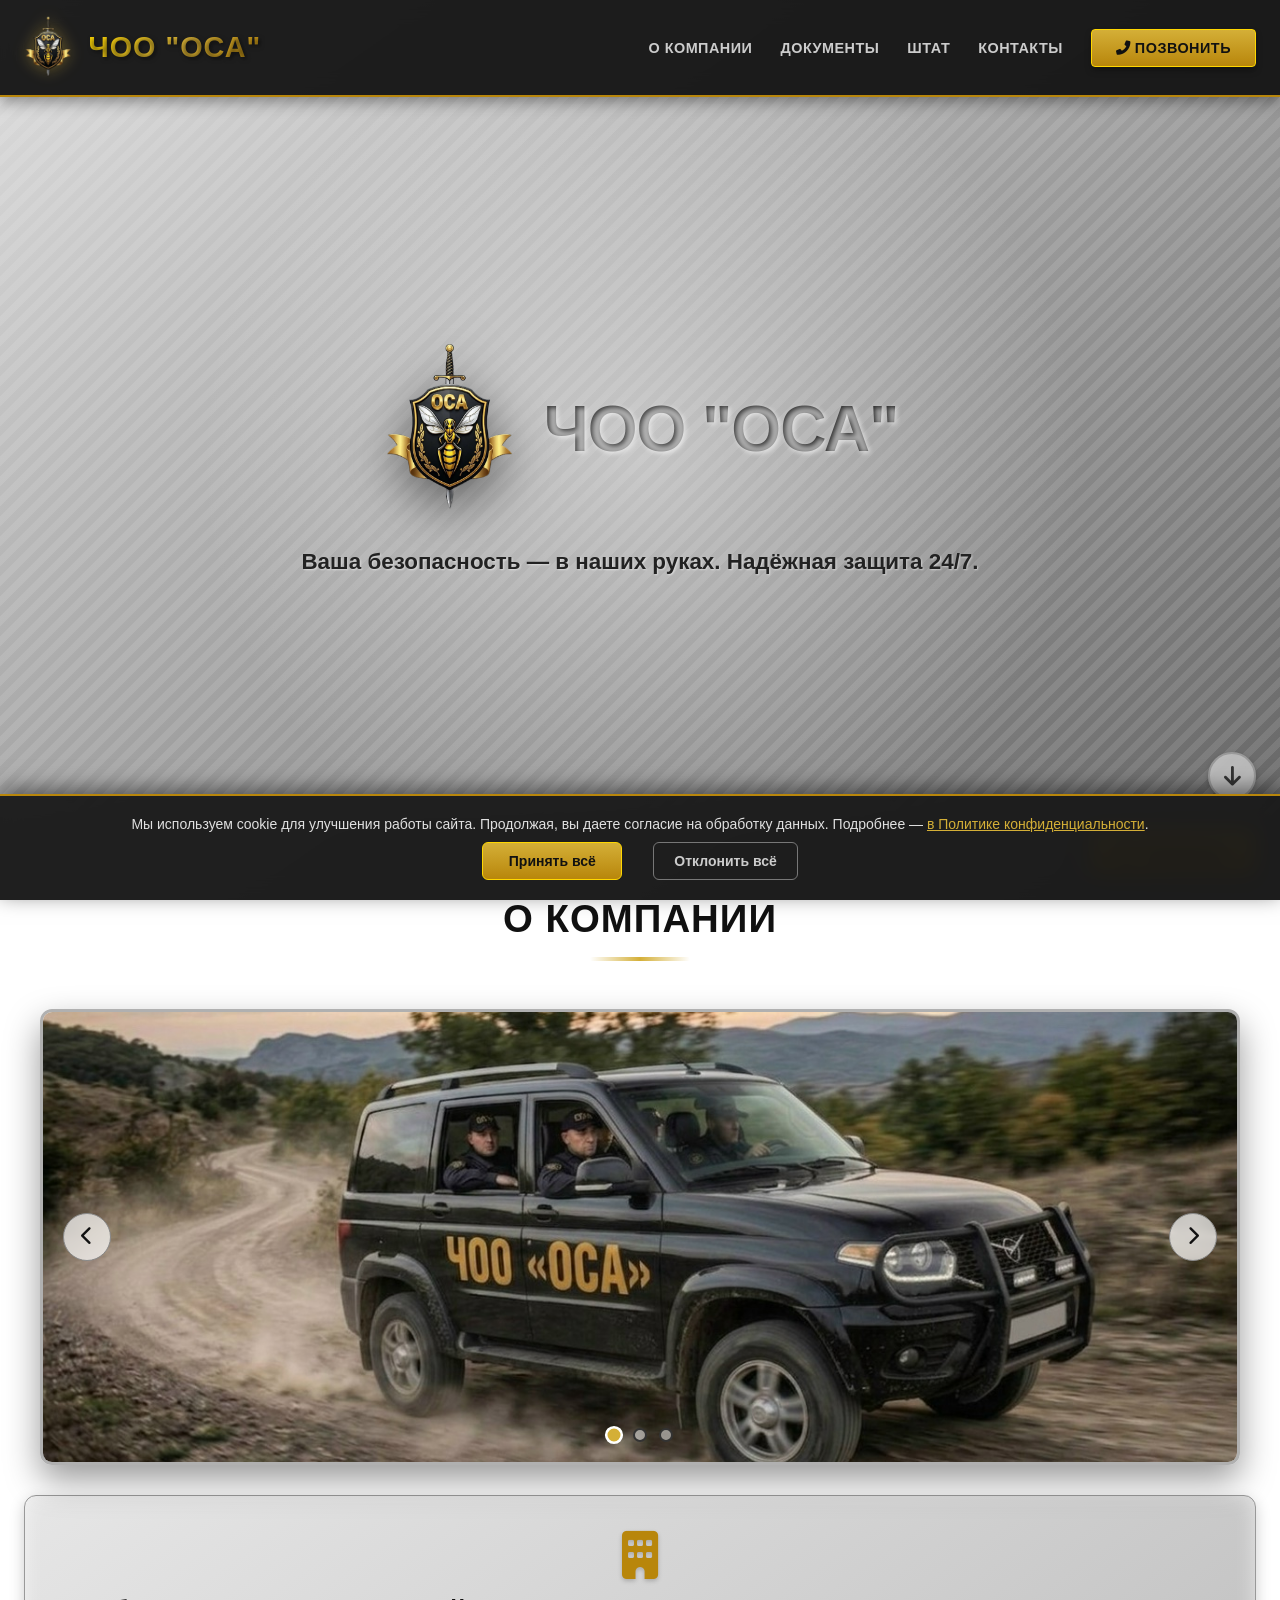
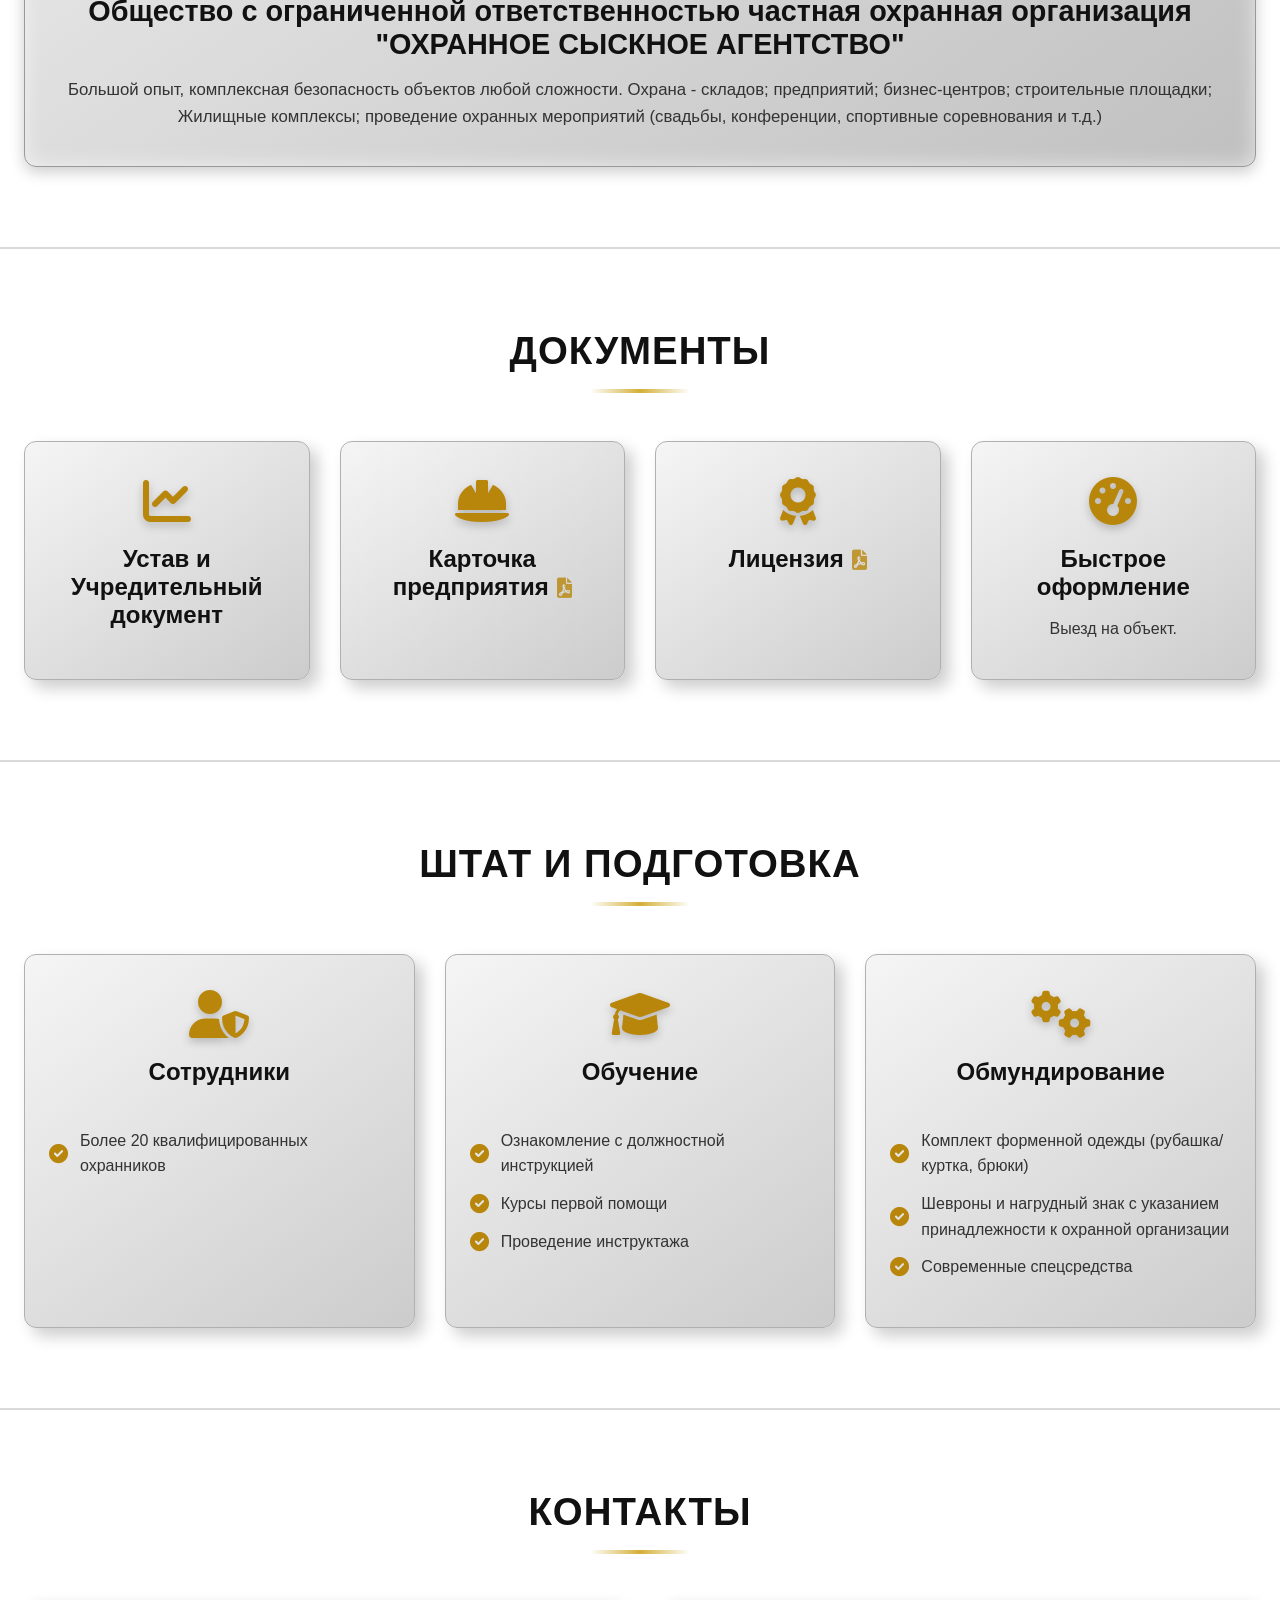
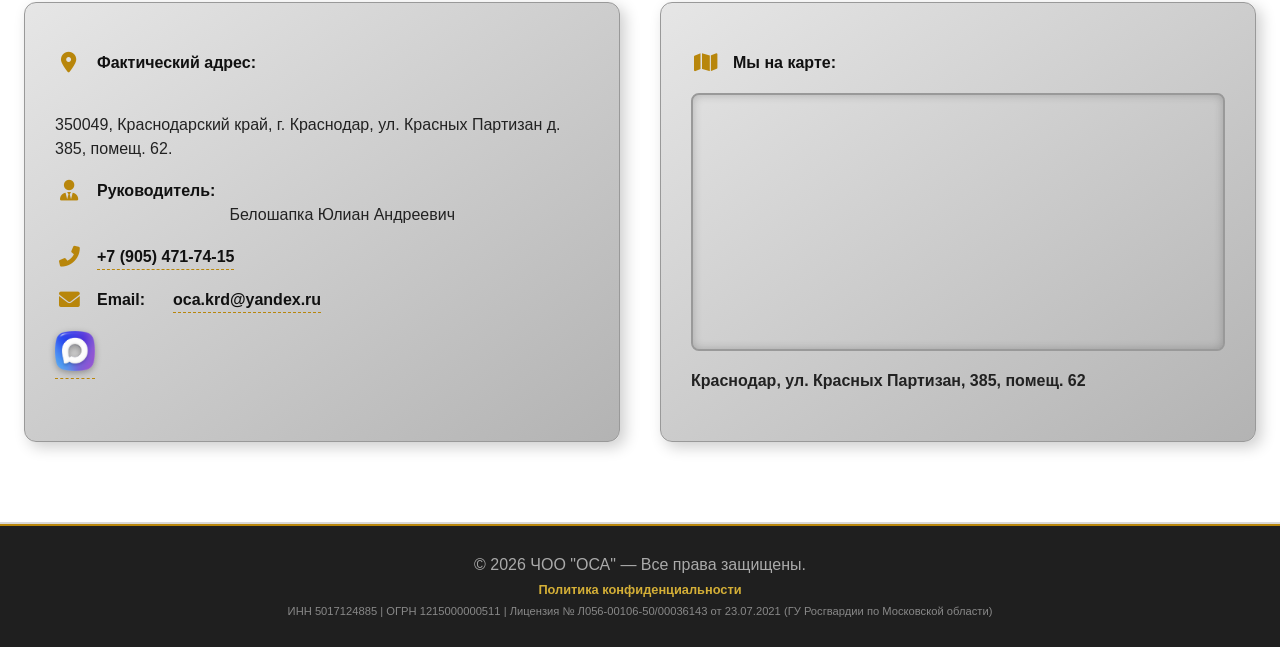
==== commit e45aae30: "Update index.html" ====
--- a/index.html
+++ b/index.html
@@ -5,7 +5,8 @@
     <meta charset="UTF-8">
     <meta name="viewport" content="width=device-width, initial-scale=1.0, viewport-fit=cover">
     <title>ЧОО "ОСА" | Безопасность и защита</title>
-    <link rel="icon" type="image/png" href="img/logo1.png">
+    <link rel="icon" type="image/png" sizes="32x32" href="img/logo1.png">
+<link rel="apple-touch-icon" href="img/logo1.png">
     <link rel="stylesheet" href="https://cdnjs.cloudflare.com/ajax/libs/font-awesome/6.0.0-beta3/css/all.min.css">
     <link rel="stylesheet" href="style.css">
 </head>
